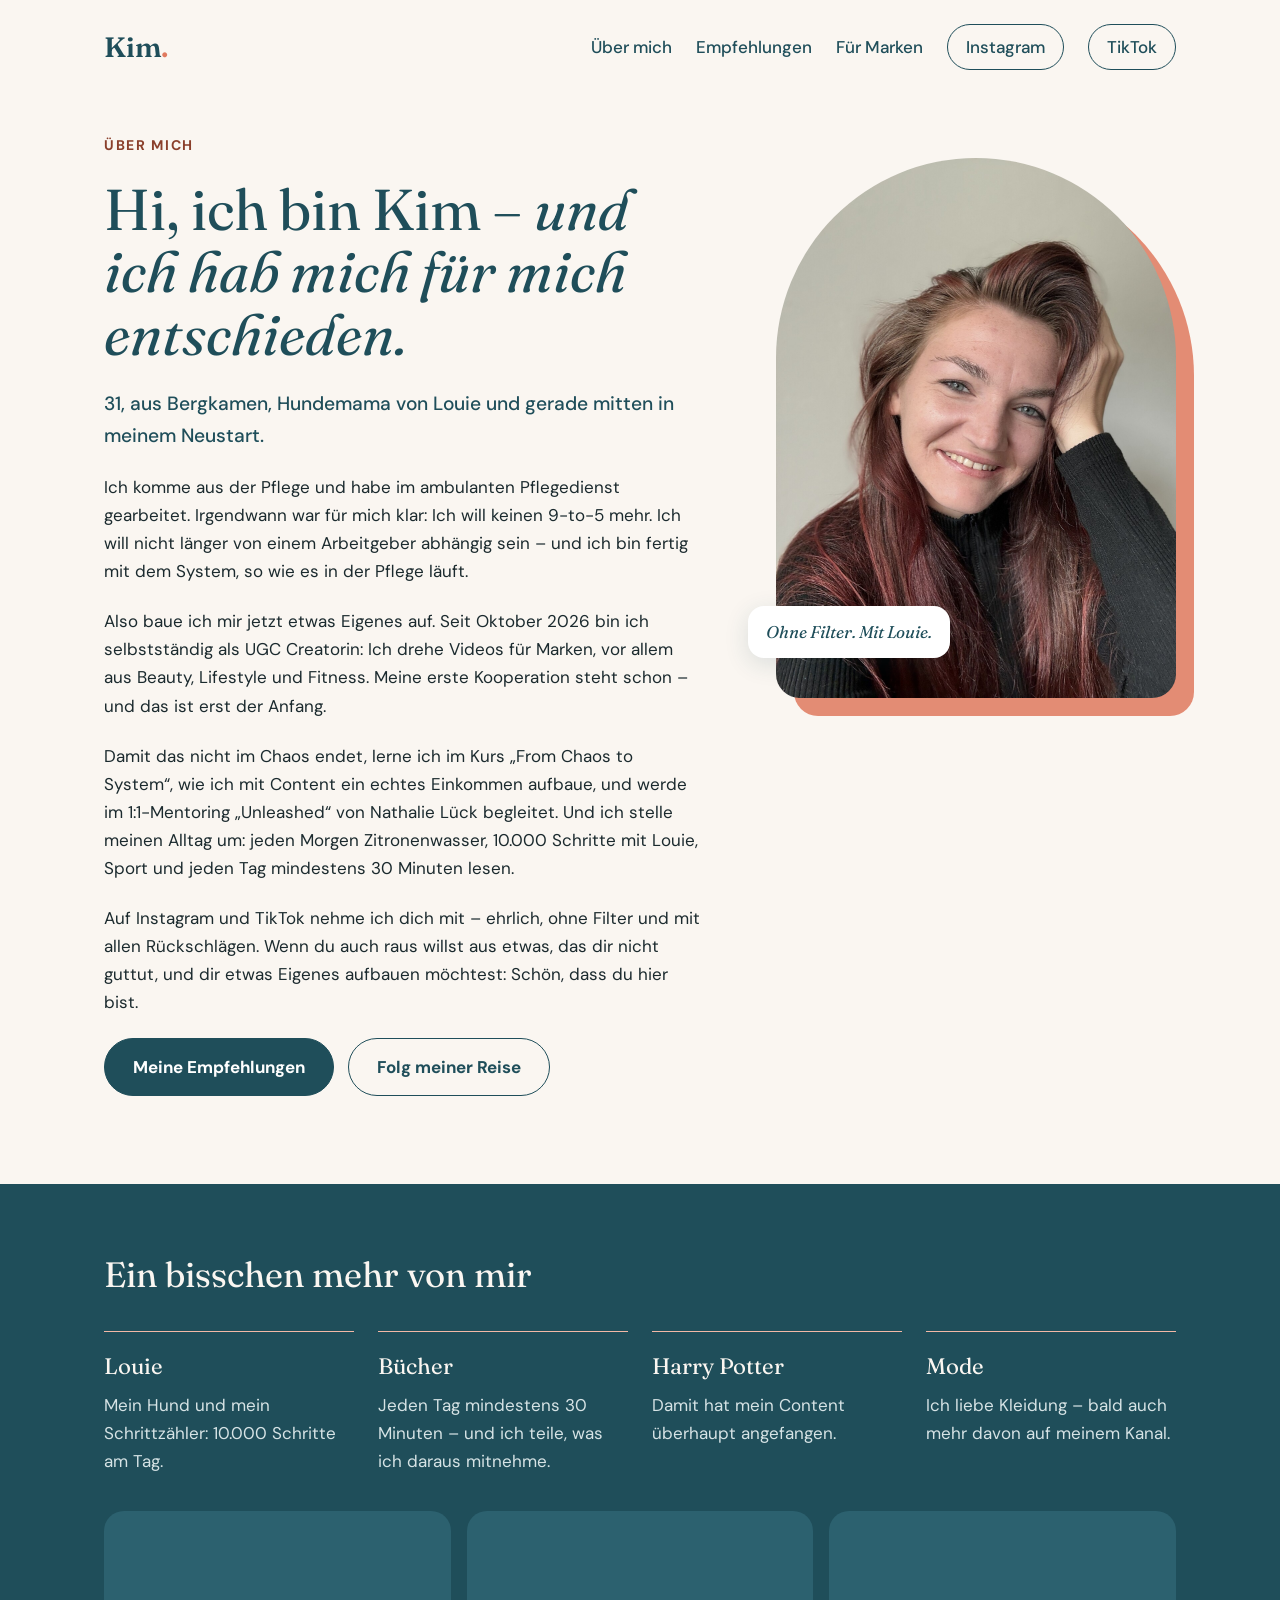
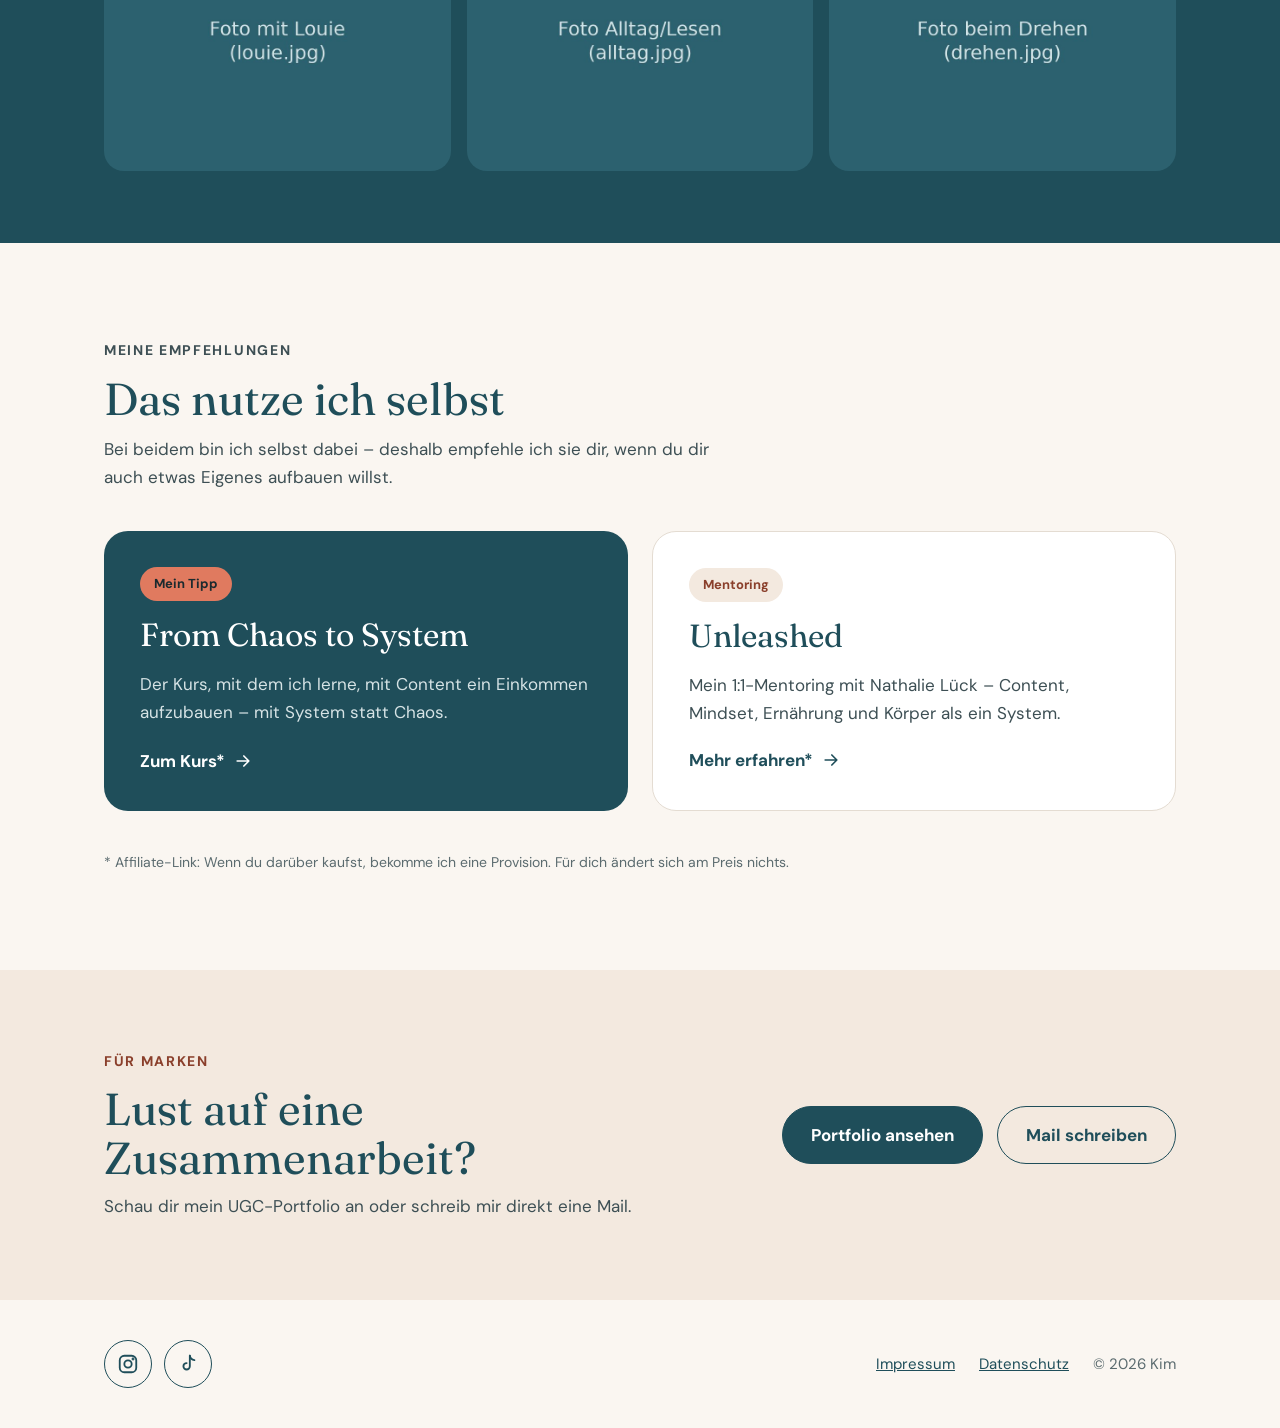
==== index.html @ cb566968 "Unleashed-Link eingetragen Co-Authored-By: Claude Sonnet 5.5 <noreply@anthropic.com> Claude-Session:" ====
<!doctype html>
<html lang="de">
<head>
  <meta charset="utf-8">
  <meta name="viewport" content="width=device-width, initial-scale=1">
  <title>Kim – UGC Creatorin aus Bergkamen</title>
  <meta name="description" content="Hi, ich bin Kim – UGC Creatorin aus Bergkamen. Von der Pflege in die Selbstständigkeit, ohne Filter.">
  <link rel="icon" href="favicon.svg" type="image/svg+xml">
  <link rel="stylesheet" href="style.css">
</head>
<body>

  <header class="wrap kopf">
    <a class="logo" href="#start">Kim<span>.</span></a>
    <nav class="menu" aria-label="Hauptmenü">
      <a href="#start">Über mich</a>
      <a href="#empfehlungen">Empfehlungen</a>
      <a href="#marken">Für Marken</a>
      <a class="pill" href="https://instagram.com/kimvibesnow" target="_blank" rel="noopener">Instagram</a>
      <a class="pill" href="https://tiktok.com/@kimvibesnow" target="_blank" rel="noopener">TikTok</a>
    </nav>
  </header>

  <main>
    <!-- ===== ÜBER MICH ===== -->
    <section id="start" class="wrap hero">
      <div class="hero-text">
        <p class="label">Über mich</p>
        <h1>Hi, ich bin Kim – <em>und ich hab mich für mich entschieden.</em></h1>
        <p class="intro">31, aus Bergkamen, Hundemama von Louie und gerade mitten in meinem Neustart.</p>
        <p>Ich komme aus der Pflege und habe im ambulanten Pflegedienst gearbeitet. Irgendwann war für mich klar: Ich will keinen 9-to-5 mehr. Ich will nicht länger von einem Arbeitgeber abhängig sein – und ich bin fertig mit dem System, so wie es in der Pflege läuft.</p>
        <p>Also baue ich mir jetzt etwas Eigenes auf. Seit Oktober 2026 bin ich selbstständig als UGC Creatorin: Ich drehe Videos für Marken, vor allem aus Beauty, Lifestyle und Fitness. Meine erste Kooperation steht schon – und das ist erst der Anfang.</p>
        <p>Damit das nicht im Chaos endet, lerne ich im Kurs „From Chaos to System“, wie ich mit Content ein echtes Einkommen aufbaue, und werde im 1:1-Mentoring „Unleashed“ von Nathalie Lück begleitet. Und ich stelle meinen Alltag um: jeden Morgen Zitronenwasser, 10.000 Schritte mit Louie, Sport und jeden Tag mindestens 30 Minuten lesen.</p>
        <p>Auf Instagram und TikTok nehme ich dich mit – ehrlich, ohne Filter und mit allen Rückschlägen. Wenn du auch raus willst aus etwas, das dir nicht guttut, und dir etwas Eigenes aufbauen möchtest: Schön, dass du hier bist.</p>
        <div class="btns">
          <a class="btn btn-voll" href="#empfehlungen">Meine Empfehlungen</a>
          <a class="btn btn-rand" href="https://instagram.com/kimvibesnow" target="_blank" rel="noopener">Folg meiner Reise</a>
        </div>
      </div>
      <div class="hero-bild">
        <img src="images/kim.jpg" alt="Kim lächelt in die Kamera" width="1200" height="1620">
        <div class="badge">Ohne Filter. Mit Louie.</div>
      </div>
    </section>

    <!-- ===== MEHR VON MIR ===== -->
    <section class="mehr">
      <div class="wrap">
        <h2>Ein bisschen mehr von mir</h2>
        <div class="fakten">
          <div class="fakt"><h3>Louie</h3><p>Mein Hund und mein Schrittzähler: 10.000 Schritte am Tag.</p></div>
          <div class="fakt"><h3>Bücher</h3><p>Jeden Tag mindestens 30 Minuten – und ich teile, was ich daraus mitnehme.</p></div>
          <div class="fakt"><h3>Harry Potter</h3><p>Damit hat mein Content überhaupt angefangen.</p></div>
          <div class="fakt"><h3>Mode</h3><p>Ich liebe Kleidung – bald auch mehr davon auf meinem Kanal.</p></div>
        </div>
        <div class="fotos">
          <img src="images/louie.jpg" alt="Kim mit ihrem Hund Louie" width="800" height="800" loading="lazy">
          <img src="images/alltag.jpg" alt="Kim im Alltag" width="800" height="800" loading="lazy">
          <img src="images/drehen.jpg" alt="Kim beim Drehen eines Videos" width="800" height="800" loading="lazy">
        </div>
      </div>
    </section>

    <!-- ===== EMPFEHLUNGEN ===== -->
    <section id="empfehlungen" class="wrap empf">
      <div class="empf-kopf">
        <p class="label">Meine Empfehlungen</p>
        <h2>Das nutze ich selbst</h2>
        <p>Bei beidem bin ich selbst dabei – deshalb empfehle ich sie dir, wenn du dir auch etwas Eigenes aufbauen willst.</p>
      </div>
      <div class="karten">
        <a class="karte karte-dunkel" href="https://myablefy.com/s/nathalielueckllc/fcts-from-chaos-to-system-934c89f6/payment" target="_blank" rel="noopener sponsored">
          <span class="tag">Mein Tipp</span>
          <h3>From Chaos to System</h3>
          <p>Der Kurs, mit dem ich lerne, mit Content ein Einkommen aufzubauen – mit System statt Chaos.</p>
          <span class="weiter">Zum Kurs* <svg width="20" height="20" viewBox="0 0 24 24" fill="none" stroke="currentColor" stroke-width="2" stroke-linecap="round" stroke-linejoin="round" aria-hidden="true"><path d="M5 12h14M13 6l6 6-6 6"/></svg></span>
        </a>
        <a class="karte karte-hell" href="https://myablefy.com/s/nathalielueckllc/unleashed-hoer-auf-dich-selbst-zurueckzuhalten-12-monate-8a8e0d36/payment" target="_blank" rel="noopener sponsored">
          <span class="tag">Mentoring</span>
          <h3>Unleashed</h3>
          <p>Mein 1:1-Mentoring mit Nathalie Lück – Content, Mindset, Ernährung und Körper als ein System.</p>
          <span class="weiter">Mehr erfahren* <svg width="20" height="20" viewBox="0 0 24 24" fill="none" stroke="currentColor" stroke-width="2" stroke-linecap="round" stroke-linejoin="round" aria-hidden="true"><path d="M5 12h14M13 6l6 6-6 6"/></svg></span>
        </a>
      </div>
      <p class="hinweis">* Affiliate-Link: Wenn du darüber kaufst, bekomme ich eine Provision. Für dich ändert sich am Preis nichts.</p>
    </section>

    <!-- ===== FÜR MARKEN ===== -->
    <section id="marken" class="marken">
      <div class="wrap">
        <div class="marken-text">
          <p class="label">Für Marken</p>
          <h2>Lust auf eine Zusammenarbeit?</h2>
          <p>Schau dir mein UGC-Portfolio an oder schreib mir direkt eine Mail.</p>
        </div>
        <div class="btns">
          <!-- ERSETZEN: Portfolio-Link und E-Mail-Adresse -->
          <a class="btn btn-voll" href="ERSETZEN-PORTFOLIO-LINK" target="_blank" rel="noopener">Portfolio ansehen</a>
          <a class="btn btn-rand" href="mailto:kim@opitz-home.de">Mail schreiben</a>
        </div>
      </div>
    </section>
  </main>

  <footer class="fuss">
    <div class="wrap">
      <div class="social">
        <a href="https://instagram.com/kimvibesnow" target="_blank" rel="noopener" aria-label="Instagram"><svg width="22" height="22" viewBox="0 0 24 24" fill="none" stroke="currentColor" stroke-width="2" stroke-linecap="round" stroke-linejoin="round" aria-hidden="true"><rect x="3" y="3" width="18" height="18" rx="5"/><circle cx="12" cy="12" r="4"/><circle cx="17.5" cy="6.5" r="0.6"/></svg></a>
        <a href="https://tiktok.com/@kimvibesnow" target="_blank" rel="noopener" aria-label="TikTok"><svg width="22" height="22" viewBox="0 0 24 24" fill="none" stroke="currentColor" stroke-width="2" stroke-linecap="round" stroke-linejoin="round" aria-hidden="true"><path d="M14 3v11.5a3.5 3.5 0 1 1-3.5-3.5"/><path d="M14 3c.5 2.8 2.4 4.5 5 4.7"/></svg></a>
      </div>
      <div class="fuss-links">
        <a href="impressum.html">Impressum</a>
        <a href="datenschutz.html">Datenschutz</a>
        <span>© 2026 Kim</span>
      </div>
    </div>
  </footer>

</body>
</html>
---- style.css ----
/* ===== Schriften (liegen im Ordner "fonts" – keine Verbindung zu Google) ===== */
@font-face {
  font-family: "Fraunces";
  src: url("fonts/fraunces.ttf") format("truetype");
  font-weight: 100 900;
  font-style: normal;
  font-display: swap;
}
@font-face {
  font-family: "Fraunces";
  src: url("fonts/fraunces-italic.ttf") format("truetype");
  font-weight: 100 900;
  font-style: italic;
  font-display: swap;
}
@font-face {
  font-family: "DM Sans";
  src: url("fonts/dmsans.ttf") format("truetype");
  font-weight: 100 1000;
  font-style: normal;
  font-display: swap;
}

/* ===== Deine Markenfarben ===== */
:root {
  --petrol: #1F4E5A;
  --petrol-dunkel: #163A43;
  --petrol-hell: #2C6270;
  --terrakotta: #E07A5F;
  --terrakotta-text: #8A3F2B;
  --rosa: #F2B8A6;
  --creme: #FAF6F1;
  --sand: #F3E9DF;
  --rand: #E4DCD2;
  --text: #1B2A2E;
  --text-weich: #3D4F54;
  --grau: #5B6B6F;
  --serif: "Fraunces", Georgia, "Times New Roman", serif;
  --sans: "DM Sans", system-ui, -apple-system, "Segoe UI", sans-serif;
}

* { box-sizing: border-box; }
html { scroll-behavior: smooth; }
body {
  margin: 0;
  background: var(--creme);
  color: var(--text);
  font-family: var(--sans);
  font-size: 17px;
  line-height: 1.65;
  -webkit-font-smoothing: antialiased;
}
img { max-width: 100%; display: block; }
a { color: var(--petrol); }
a:hover { color: var(--petrol-dunkel); }
a:focus-visible { outline: 3px solid var(--terrakotta); outline-offset: 3px; border-radius: 6px; }

.wrap { max-width: 1120px; margin: 0 auto; padding: 0 24px; }
.label {
  font-size: 14px; font-weight: 700; letter-spacing: .12em;
  text-transform: uppercase; color: var(--terrakotta-text); margin: 0;
}
h1, h2 { font-family: var(--serif); font-weight: 400; margin: 0; color: var(--petrol); }
h1 { font-size: clamp(2.4rem, 5.5vw, 3.6rem); line-height: 1.08; }
h2 { font-size: clamp(2rem, 4vw, 2.8rem); line-height: 1.1; }
p { margin: 0; }

/* ===== Buttons ===== */
.btn {
  display: inline-flex; align-items: center; justify-content: center; gap: 8px;
  min-height: 48px; padding: 14px 28px; border-radius: 999px;
  font-weight: 700; text-decoration: none; border: 1.5px solid var(--petrol);
  transition: background .15s, color .15s;
}
.btn-voll { background: var(--petrol); color: #fff; }
.btn-voll:hover { background: var(--petrol-dunkel); color: #fff; }
.btn-rand { color: var(--petrol); background: transparent; }
.btn-rand:hover { background: var(--petrol); color: #fff; }
.btns { display: flex; gap: 14px; flex-wrap: wrap; }

/* ===== Kopfzeile ===== */
.kopf { display: flex; align-items: center; justify-content: space-between; gap: 16px; padding-top: 24px; padding-bottom: 24px; flex-wrap: wrap; }
.logo { font-family: var(--serif); font-size: 28px; font-weight: 600; text-decoration: none; color: var(--petrol); }
.logo span { color: var(--terrakotta); }
.menu { display: flex; align-items: center; gap: 24px; flex-wrap: wrap; }
.menu a { text-decoration: none; font-weight: 500; }
.menu .pill { padding: 8px 18px; border: 1.5px solid var(--petrol); border-radius: 999px; }

/* ===== Über mich (oben) ===== */
.hero { display: flex; gap: 72px; align-items: flex-start; padding-top: 40px; padding-bottom: 88px; }
.hero-text { flex: 1 1 460px; display: flex; flex-direction: column; gap: 22px; }
.hero-text h1 em { font-style: italic; }
.intro { font-size: 1.2rem; font-weight: 500; color: var(--petrol); }
.hero-bild { flex: 0 1 400px; position: relative; margin-top: 24px; }
.hero-bild::before {
  content: ""; position: absolute; right: -18px; bottom: -18px; width: 100%; height: 100%;
  border-radius: 200px 200px 24px 24px; background: var(--terrakotta); opacity: .85;
}
.hero-bild img {
  position: relative; width: 100%; height: 540px; object-fit: cover;
  border-radius: 200px 200px 24px 24px; background: #DCE6E7;
}
.badge {
  position: absolute; left: -28px; bottom: 40px; background: #fff; border-radius: 16px;
  padding: 12px 18px; box-shadow: 0 6px 24px rgba(31,78,90,.14);
  font-family: var(--serif); font-style: italic; color: var(--petrol);
}

/* ===== Mehr von mir ===== */
.mehr { background: var(--petrol); color: var(--creme); }
.mehr .wrap { padding-top: 72px; padding-bottom: 72px; display: flex; flex-direction: column; gap: 36px; }
.mehr h2 { color: var(--creme); font-size: clamp(1.8rem, 3.5vw, 2.2rem); }
.fakten { display: grid; grid-template-columns: repeat(auto-fit, minmax(220px, 1fr)); gap: 24px; }
.fakt { border-top: 1.5px solid var(--rosa); padding-top: 16px; }
.fakt h3 { font-family: var(--serif); font-weight: 400; font-size: 1.4rem; margin: 0 0 6px; }
.fakt p { color: #D6E3E5; }
.fotos { display: grid; grid-template-columns: repeat(auto-fit, minmax(220px, 1fr)); gap: 16px; }
.fotos img { width: 100%; height: 260px; object-fit: cover; border-radius: 20px; background: var(--petrol-hell); }

/* ===== Empfehlungen ===== */
.empf { padding-top: 96px; padding-bottom: 96px; display: flex; flex-direction: column; gap: 40px; }
.empf-kopf { display: flex; flex-direction: column; gap: 12px; max-width: 640px; }
.empf-kopf p { color: var(--text-weich); }
.karten { display: grid; grid-template-columns: repeat(auto-fit, minmax(280px, 1fr)); gap: 24px; }
.karte {
  text-decoration: none; border-radius: 24px; padding: 36px; min-height: 280px;
  display: flex; flex-direction: column; gap: 16px; transition: transform .15s;
}
.karte:hover { transform: translateY(-3px); }
.karte .tag { align-self: flex-start; font-size: 13px; font-weight: 700; padding: 6px 14px; border-radius: 999px; }
.karte h3 { font-family: var(--serif); font-weight: 400; font-size: 2rem; line-height: 1.15; margin: 0; }
.karte p { flex-grow: 1; }
.karte .weiter { font-weight: 700; display: flex; align-items: center; gap: 8px; }
.karte-dunkel { background: var(--petrol); color: #fff; }
.karte-dunkel:hover { color: #fff; }
.karte-dunkel .tag { background: var(--terrakotta); color: var(--text); }
.karte-dunkel p { color: #D6E3E5; }
.karte-hell { background: #fff; border: 1.5px solid var(--rand); color: var(--text); }
.karte-hell:hover { color: var(--text); }
.karte-hell .tag { background: var(--sand); color: var(--terrakotta-text); }
.karte-hell h3, .karte-hell .weiter { color: var(--petrol); }
.karte-hell p { color: var(--text-weich); }
.hinweis { font-size: 14px; color: var(--grau); }

/* ===== Für Marken ===== */
.marken { background: var(--sand); }
.marken .wrap { padding-top: 80px; padding-bottom: 80px; display: flex; align-items: center; justify-content: space-between; gap: 32px; flex-wrap: wrap; }
.marken-text { display: flex; flex-direction: column; gap: 10px; max-width: 560px; }
.marken-text p:last-child { color: var(--text-weich); }

/* ===== Fußzeile ===== */
.fuss .wrap { padding-top: 40px; padding-bottom: 40px; display: flex; align-items: center; justify-content: space-between; gap: 24px; flex-wrap: wrap; }
.social { display: flex; gap: 12px; }
.social a { width: 48px; height: 48px; border-radius: 999px; border: 1.5px solid var(--petrol); display: flex; align-items: center; justify-content: center; }
.social a:hover { background: var(--petrol); color: #fff; }
.fuss-links { display: flex; gap: 24px; font-size: 15px; flex-wrap: wrap; }
.fuss-links span { color: var(--grau); }

/* ===== Unterseiten (Impressum, Datenschutz) ===== */
.text-seite { max-width: 760px; margin: 0 auto; padding: 40px 24px 96px; display: flex; flex-direction: column; gap: 32px; }
.text-seite h1 { font-size: 3rem; }
.text-seite h2 { font-family: var(--sans); font-size: 14px; font-weight: 700; letter-spacing: .12em; text-transform: uppercase; color: var(--terrakotta-text); margin-bottom: 8px; }
.text-seite section p + p { margin-top: 12px; }

/* ===== Handy ===== */
@media (max-width: 760px) {
  body { font-size: 16px; }
  .hero { flex-direction: column-reverse; gap: 40px; padding-top: 8px; padding-bottom: 64px; }
  .hero-bild { flex: none; width: 82%; max-width: 340px; margin: 0 auto; }
  .hero-bild img { height: 400px; }
  .badge { left: -12px; bottom: 24px; }
  .menu { gap: 16px; font-size: 15px; }
  .menu .pill { display: none; }
  .empf { padding-top: 64px; padding-bottom: 64px; }
  .karte { padding: 28px; min-height: 0; }
  .btns .btn { flex: 1 1 100%; }
  .marken .btn { flex: 1 1 100%; }
}
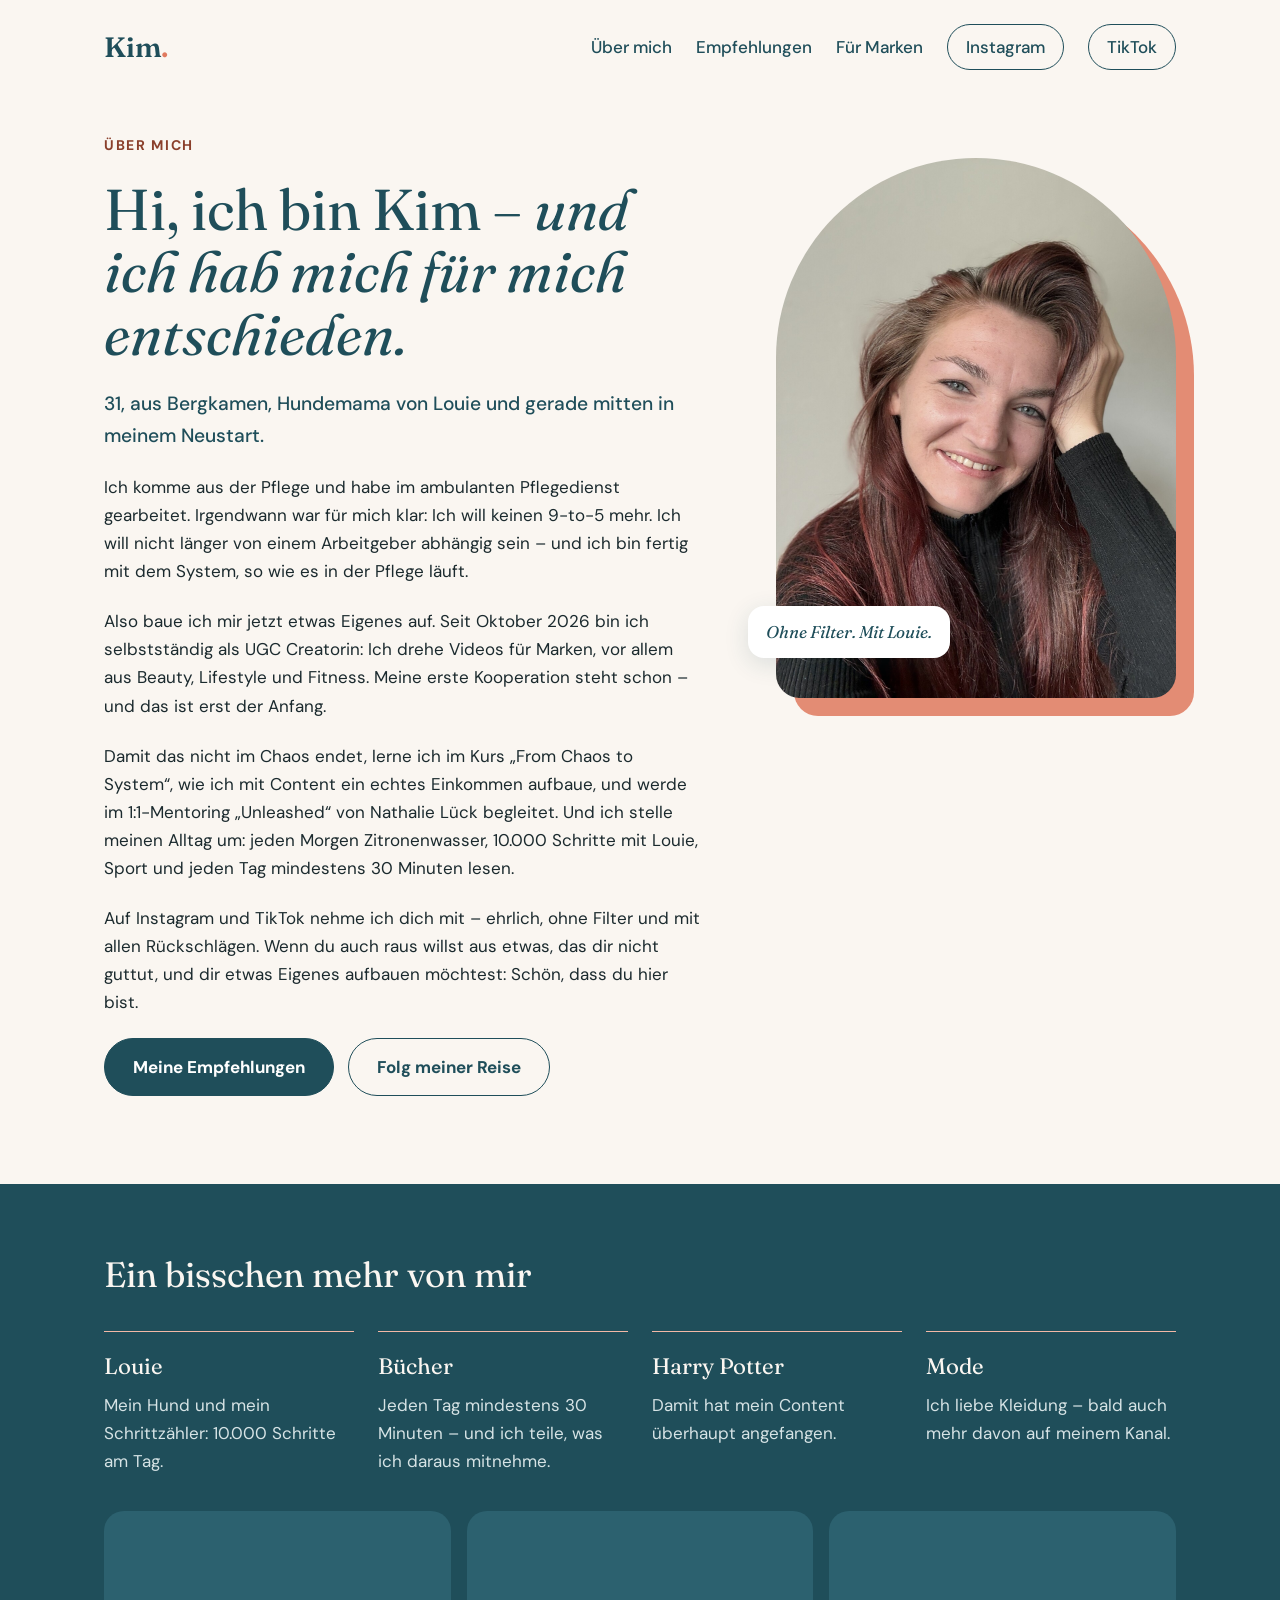
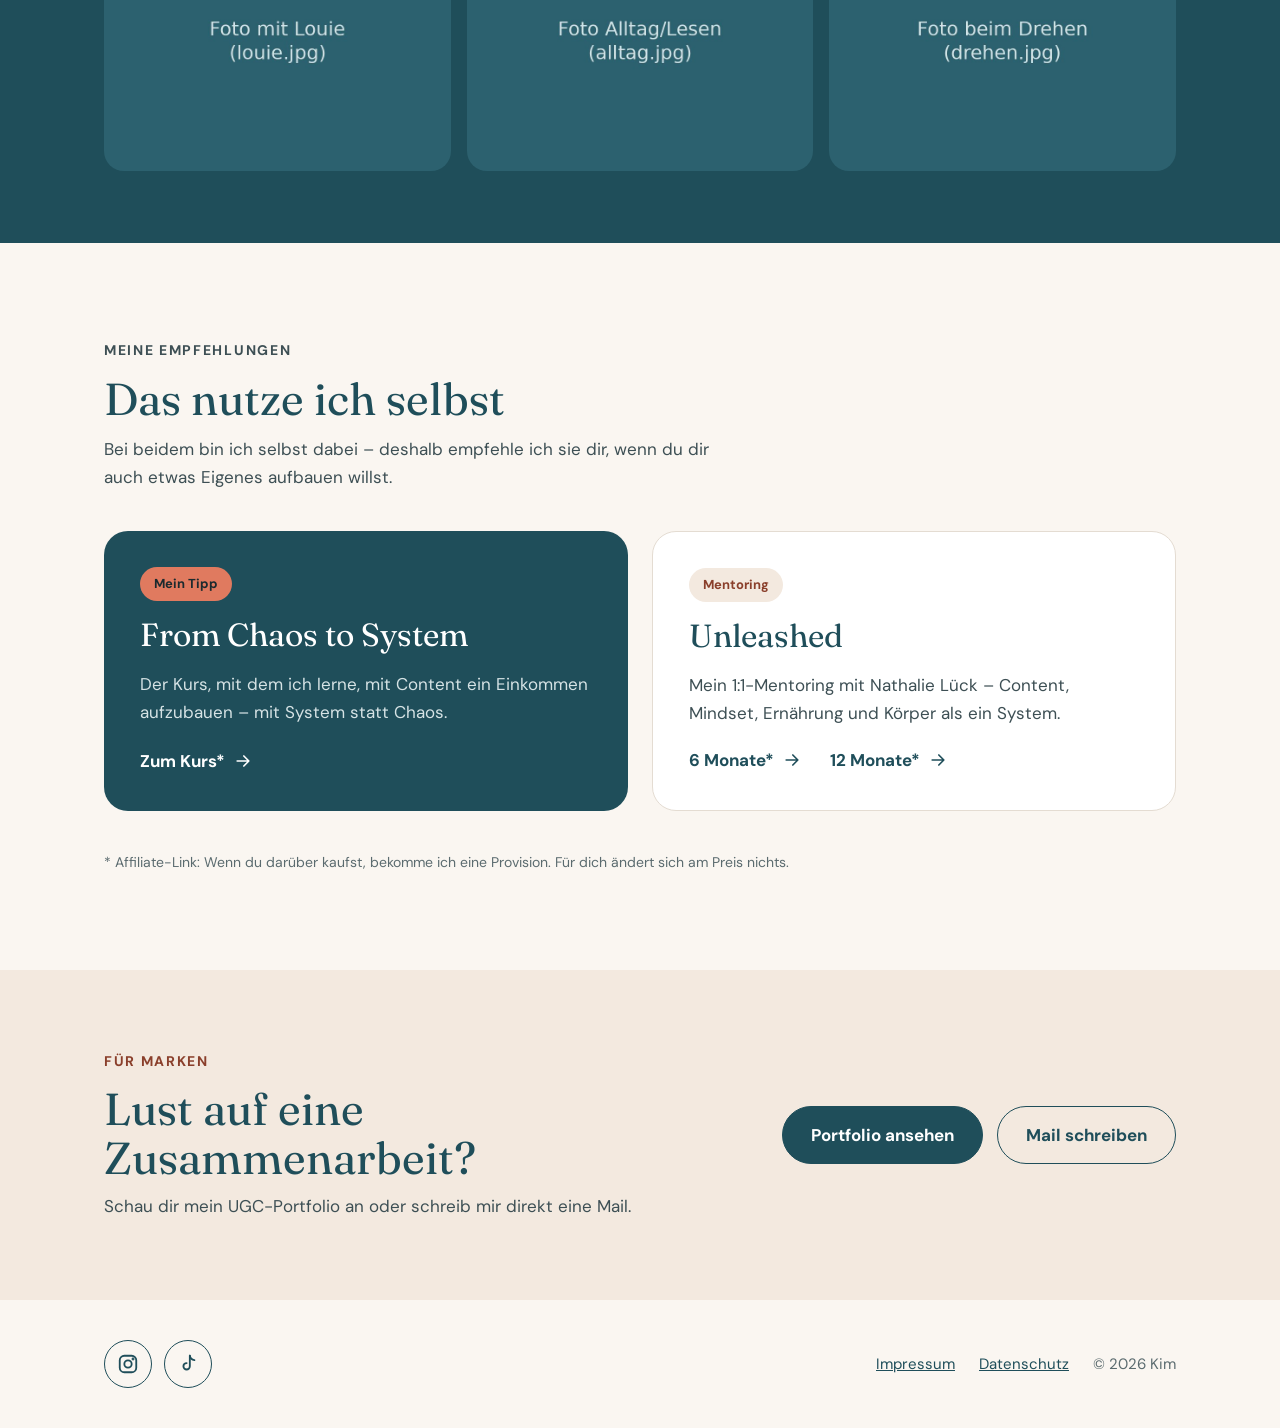
==== commit f3b2c4c0: "Unleashed: Links für 6 und 12 Monate Co-Authored-By: Claude Sonnet 5.5 <noreply@anthropic.com> Claud" ====
--- a/index.html
+++ b/index.html
@@ -75,12 +75,15 @@
           <p>Der Kurs, mit dem ich lerne, mit Content ein Einkommen aufzubauen – mit System statt Chaos.</p>
           <span class="weiter">Zum Kurs* <svg width="20" height="20" viewBox="0 0 24 24" fill="none" stroke="currentColor" stroke-width="2" stroke-linecap="round" stroke-linejoin="round" aria-hidden="true"><path d="M5 12h14M13 6l6 6-6 6"/></svg></span>
         </a>
-        <a class="karte karte-hell" href="https://myablefy.com/s/nathalielueckllc/unleashed-hoer-auf-dich-selbst-zurueckzuhalten-12-monate-8a8e0d36/payment" target="_blank" rel="noopener sponsored">
+        <div class="karte karte-hell">
           <span class="tag">Mentoring</span>
           <h3>Unleashed</h3>
           <p>Mein 1:1-Mentoring mit Nathalie Lück – Content, Mindset, Ernährung und Körper als ein System.</p>
-          <span class="weiter">Mehr erfahren* <svg width="20" height="20" viewBox="0 0 24 24" fill="none" stroke="currentColor" stroke-width="2" stroke-linecap="round" stroke-linejoin="round" aria-hidden="true"><path d="M5 12h14M13 6l6 6-6 6"/></svg></span>
-        </a>
+          <div class="weiter-links">
+            <a class="weiter" href="https://myablefy.com/s/nathalielueckllc/unleashed-hoer-auf-dich-selbst-zurueckzuhalten-6-monate-3d419665?pid=165023&amp;prid=18279" target="_blank" rel="noopener sponsored">6 Monate* <svg width="20" height="20" viewBox="0 0 24 24" fill="none" stroke="currentColor" stroke-width="2" stroke-linecap="round" stroke-linejoin="round" aria-hidden="true"><path d="M5 12h14M13 6l6 6-6 6"/></svg></a>
+            <a class="weiter" href="https://myablefy.com/s/nathalielueckllc/unleashed-hoer-auf-dich-selbst-zurueckzuhalten-12-monate-8a8e0d36/payment" target="_blank" rel="noopener sponsored">12 Monate* <svg width="20" height="20" viewBox="0 0 24 24" fill="none" stroke="currentColor" stroke-width="2" stroke-linecap="round" stroke-linejoin="round" aria-hidden="true"><path d="M5 12h14M13 6l6 6-6 6"/></svg></a>
+          </div>
+        </div>
       </div>
       <p class="hinweis">* Affiliate-Link: Wenn du darüber kaufst, bekomme ich eine Provision. Für dich ändert sich am Preis nichts.</p>
     </section>
--- a/style.css
+++ b/style.css
@@ -135,6 +135,8 @@
 .karte-dunkel:hover { color: #fff; }
 .karte-dunkel .tag { background: var(--terrakotta); color: var(--text); }
 .karte-dunkel p { color: #D6E3E5; }
+.karte .weiter-links { display: flex; flex-wrap: wrap; gap: 8px 28px; }
+.karte .weiter-links a { text-decoration: none; color: var(--petrol); }
 .karte-hell { background: #fff; border: 1.5px solid var(--rand); color: var(--text); }
 .karte-hell:hover { color: var(--text); }
 .karte-hell .tag { background: var(--sand); color: var(--terrakotta-text); }
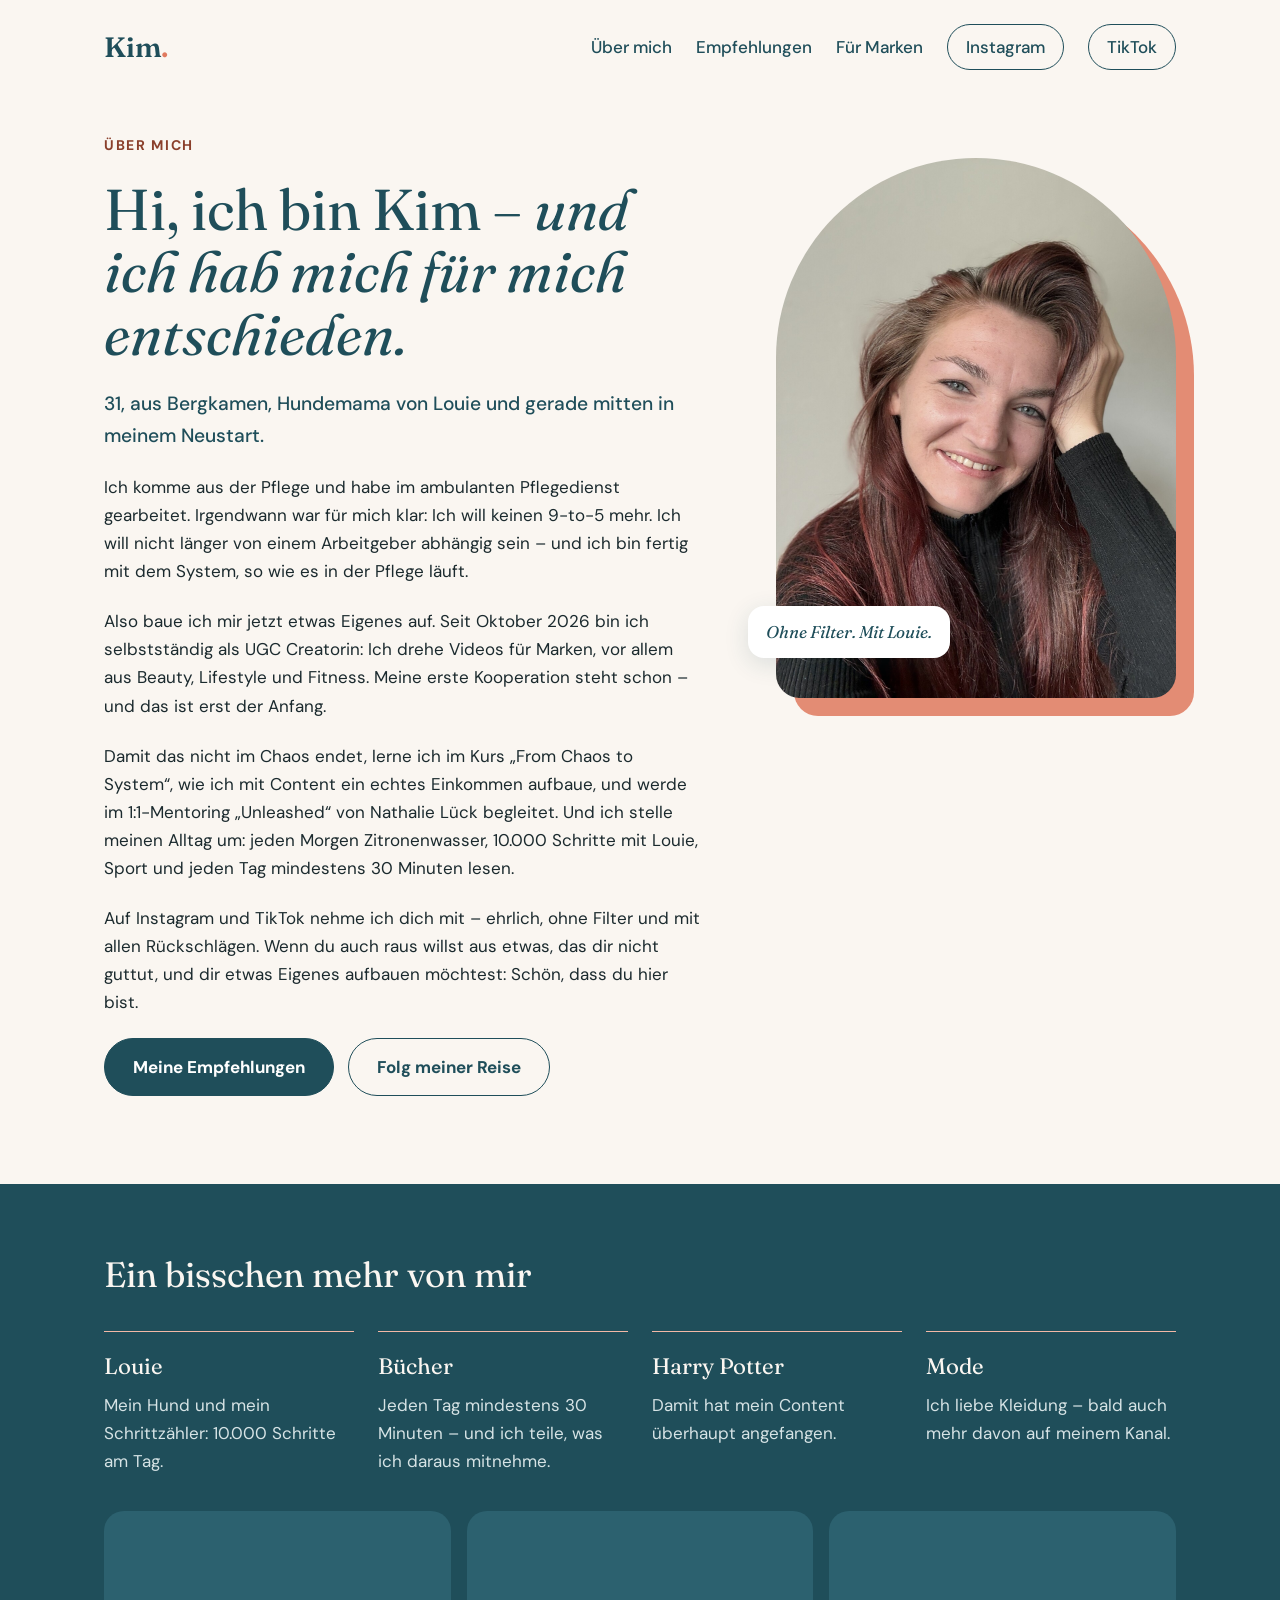
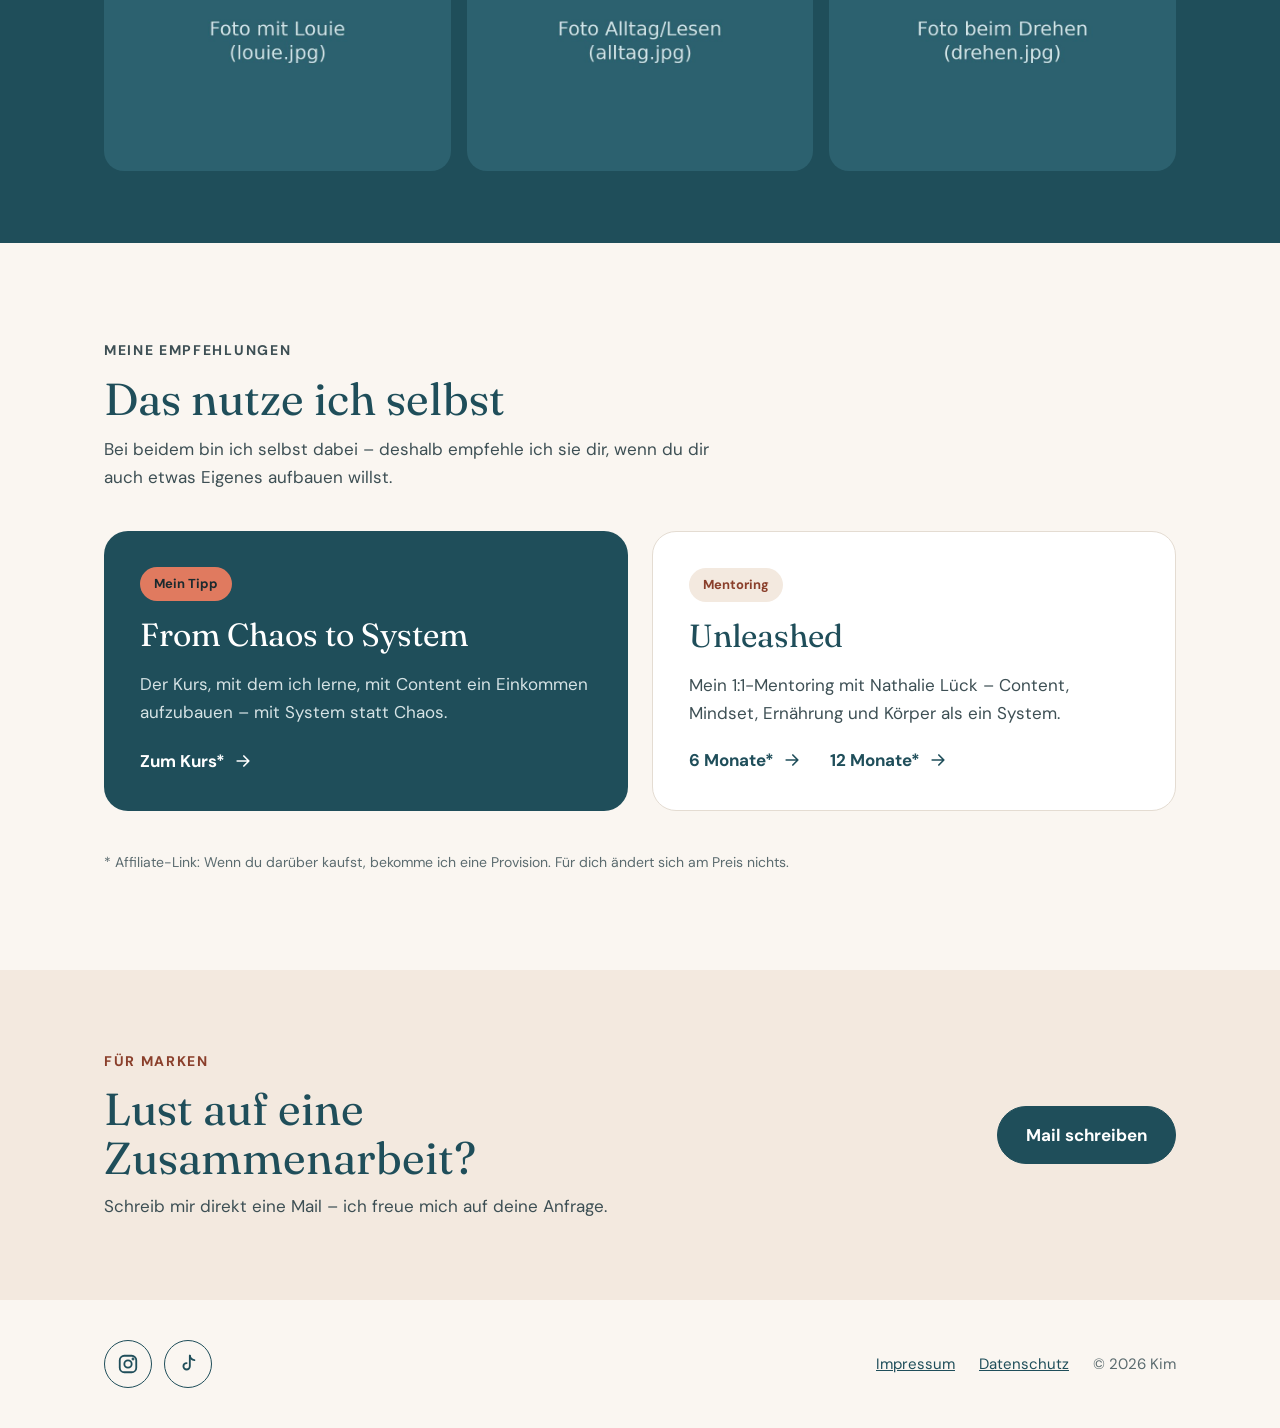
==== commit 55b22db4: "Portfolio-Button vorerst entfernt, Mail-Button als Hauptbutton Co-Authored-By: Claude Sonnet 5.5 <no" ====
--- a/index.html
+++ b/index.html
@@ -94,12 +94,10 @@
         <div class="marken-text">
           <p class="label">Für Marken</p>
           <h2>Lust auf eine Zusammenarbeit?</h2>
-          <p>Schau dir mein UGC-Portfolio an oder schreib mir direkt eine Mail.</p>
+          <p>Schreib mir direkt eine Mail – ich freue mich auf deine Anfrage.</p>
         </div>
         <div class="btns">
-          <!-- ERSETZEN: Portfolio-Link und E-Mail-Adresse -->
-          <a class="btn btn-voll" href="ERSETZEN-PORTFOLIO-LINK" target="_blank" rel="noopener">Portfolio ansehen</a>
-          <a class="btn btn-rand" href="mailto:kim@opitz-home.de">Mail schreiben</a>
+          <a class="btn btn-voll" href="mailto:kim@opitz-home.de">Mail schreiben</a>
         </div>
       </div>
     </section>
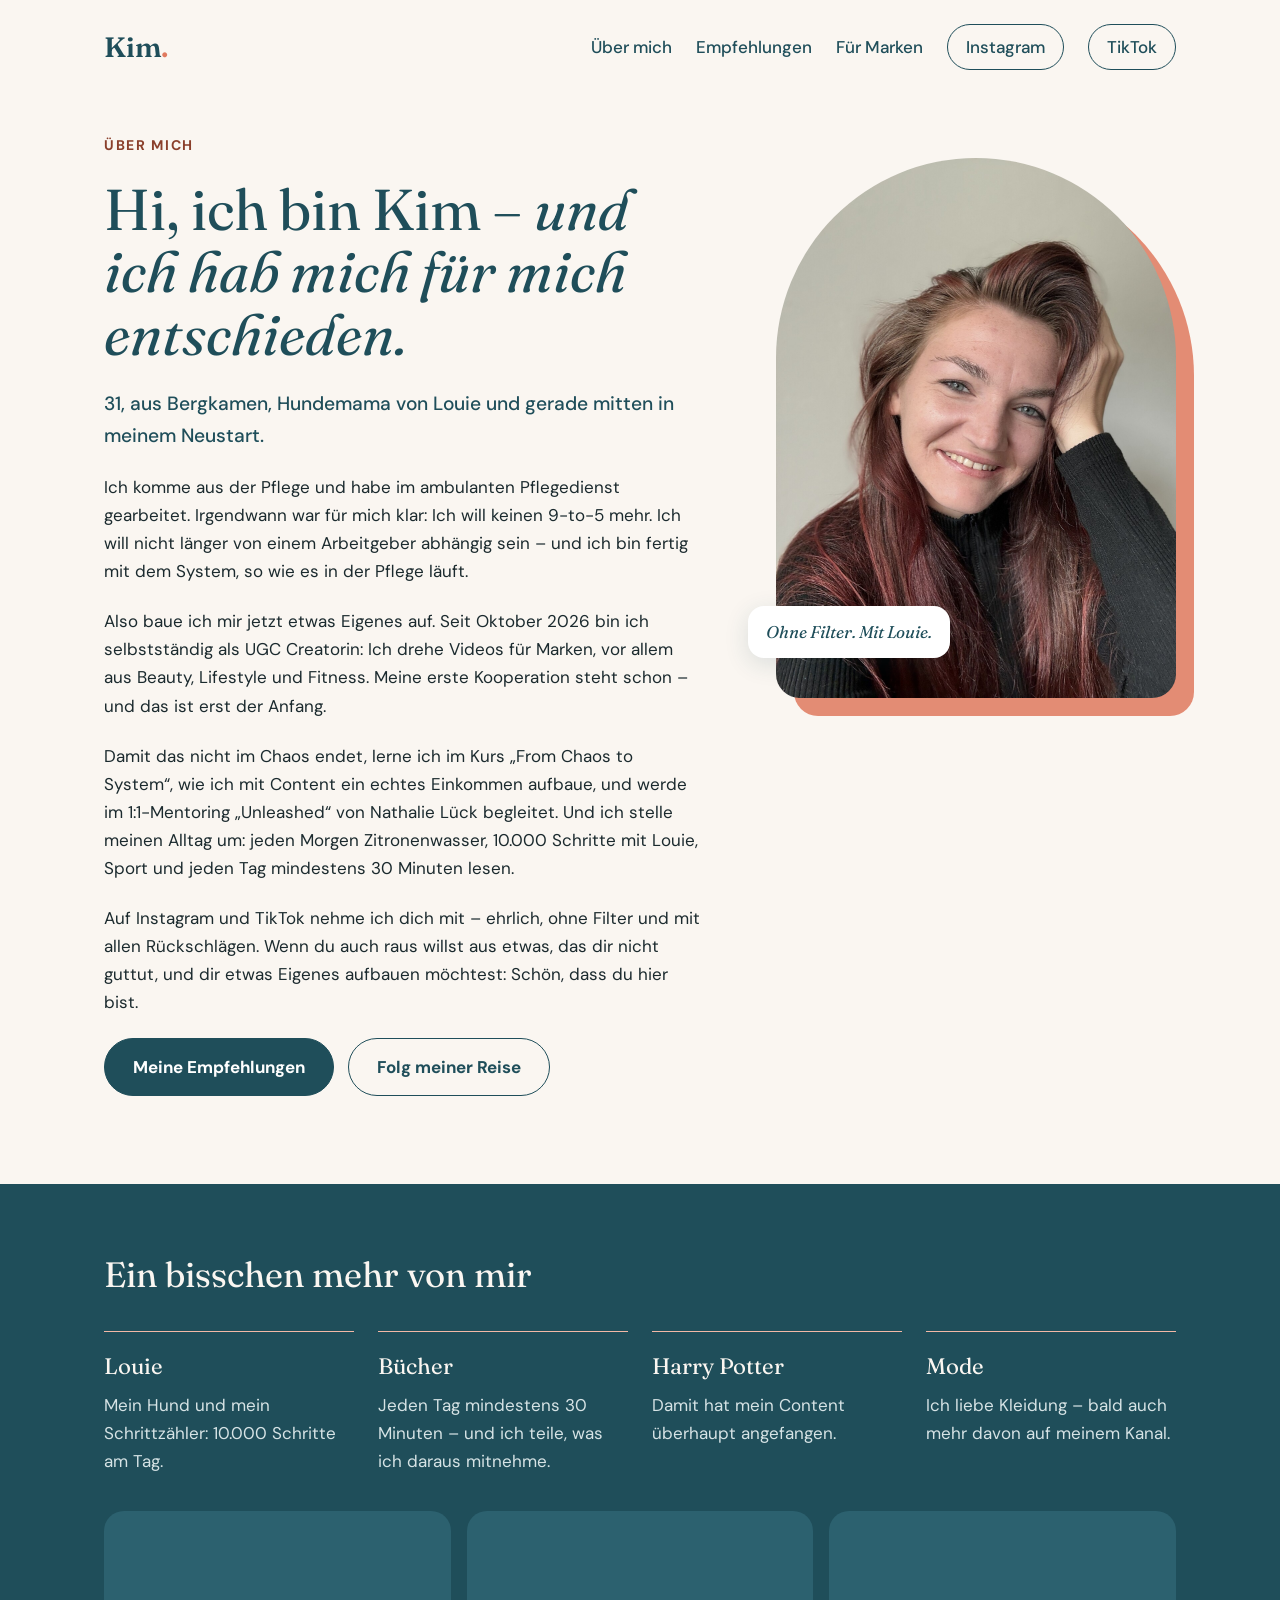
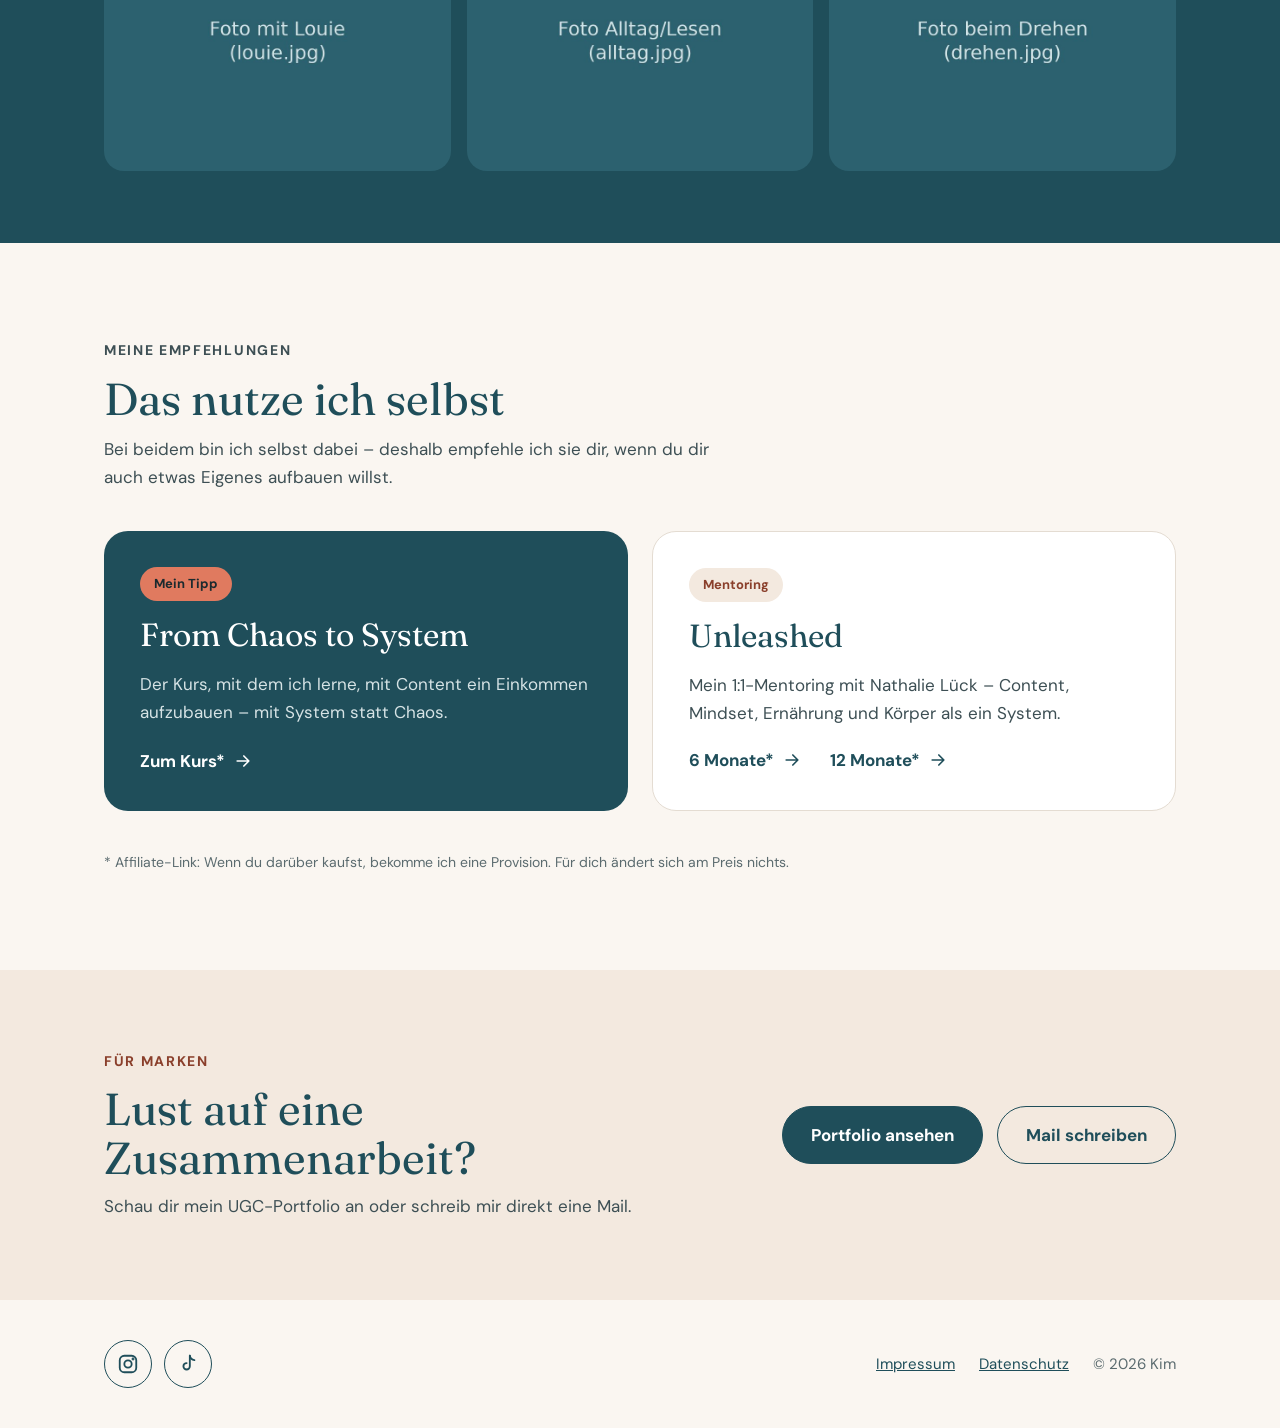
==== commit 1aca8fbe: "Revert "Portfolio-Button vorerst entfernt, Mail-Button als Hauptbutton" This reverts commit 55b22db4" ====
--- a/index.html
+++ b/index.html
@@ -94,10 +94,12 @@
         <div class="marken-text">
           <p class="label">Für Marken</p>
           <h2>Lust auf eine Zusammenarbeit?</h2>
-          <p>Schreib mir direkt eine Mail – ich freue mich auf deine Anfrage.</p>
+          <p>Schau dir mein UGC-Portfolio an oder schreib mir direkt eine Mail.</p>
         </div>
         <div class="btns">
-          <a class="btn btn-voll" href="mailto:kim@opitz-home.de">Mail schreiben</a>
+          <!-- ERSETZEN: Portfolio-Link und E-Mail-Adresse -->
+          <a class="btn btn-voll" href="ERSETZEN-PORTFOLIO-LINK" target="_blank" rel="noopener">Portfolio ansehen</a>
+          <a class="btn btn-rand" href="mailto:kim@opitz-home.de">Mail schreiben</a>
         </div>
       </div>
     </section>
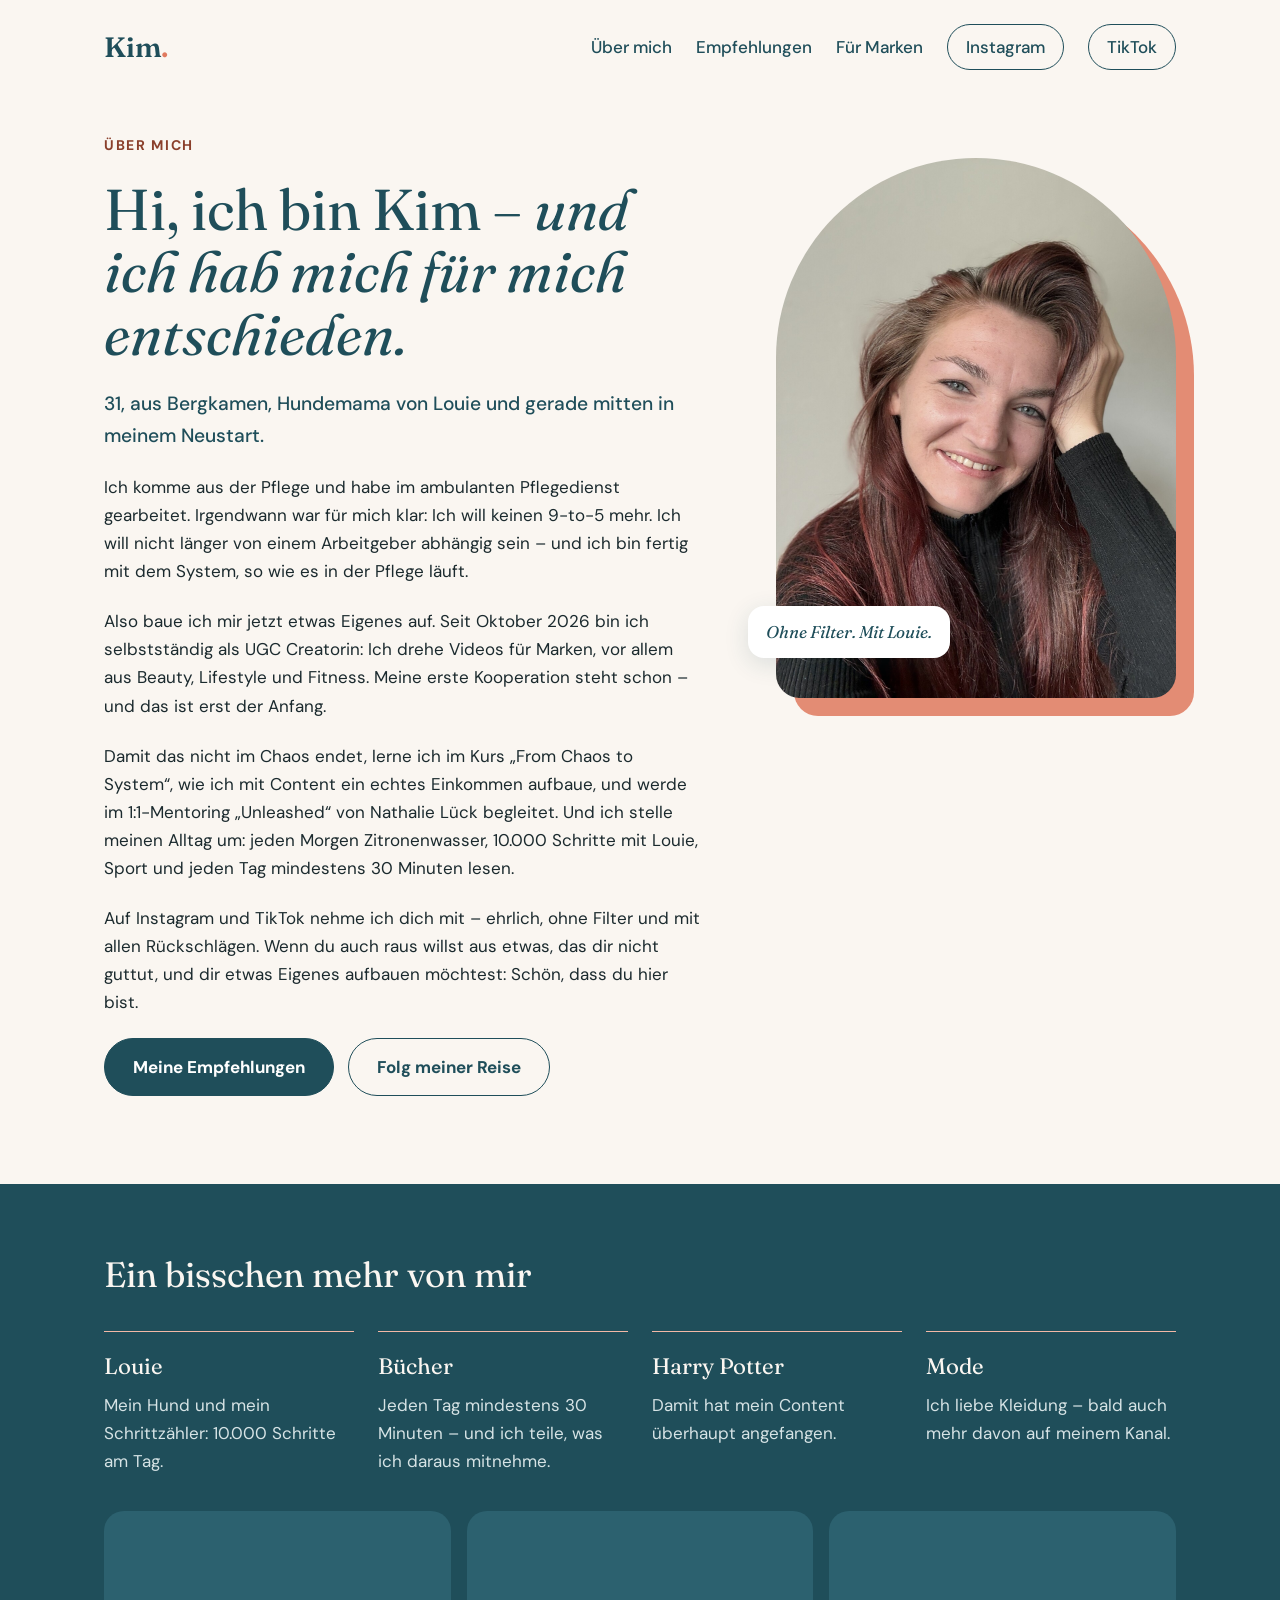
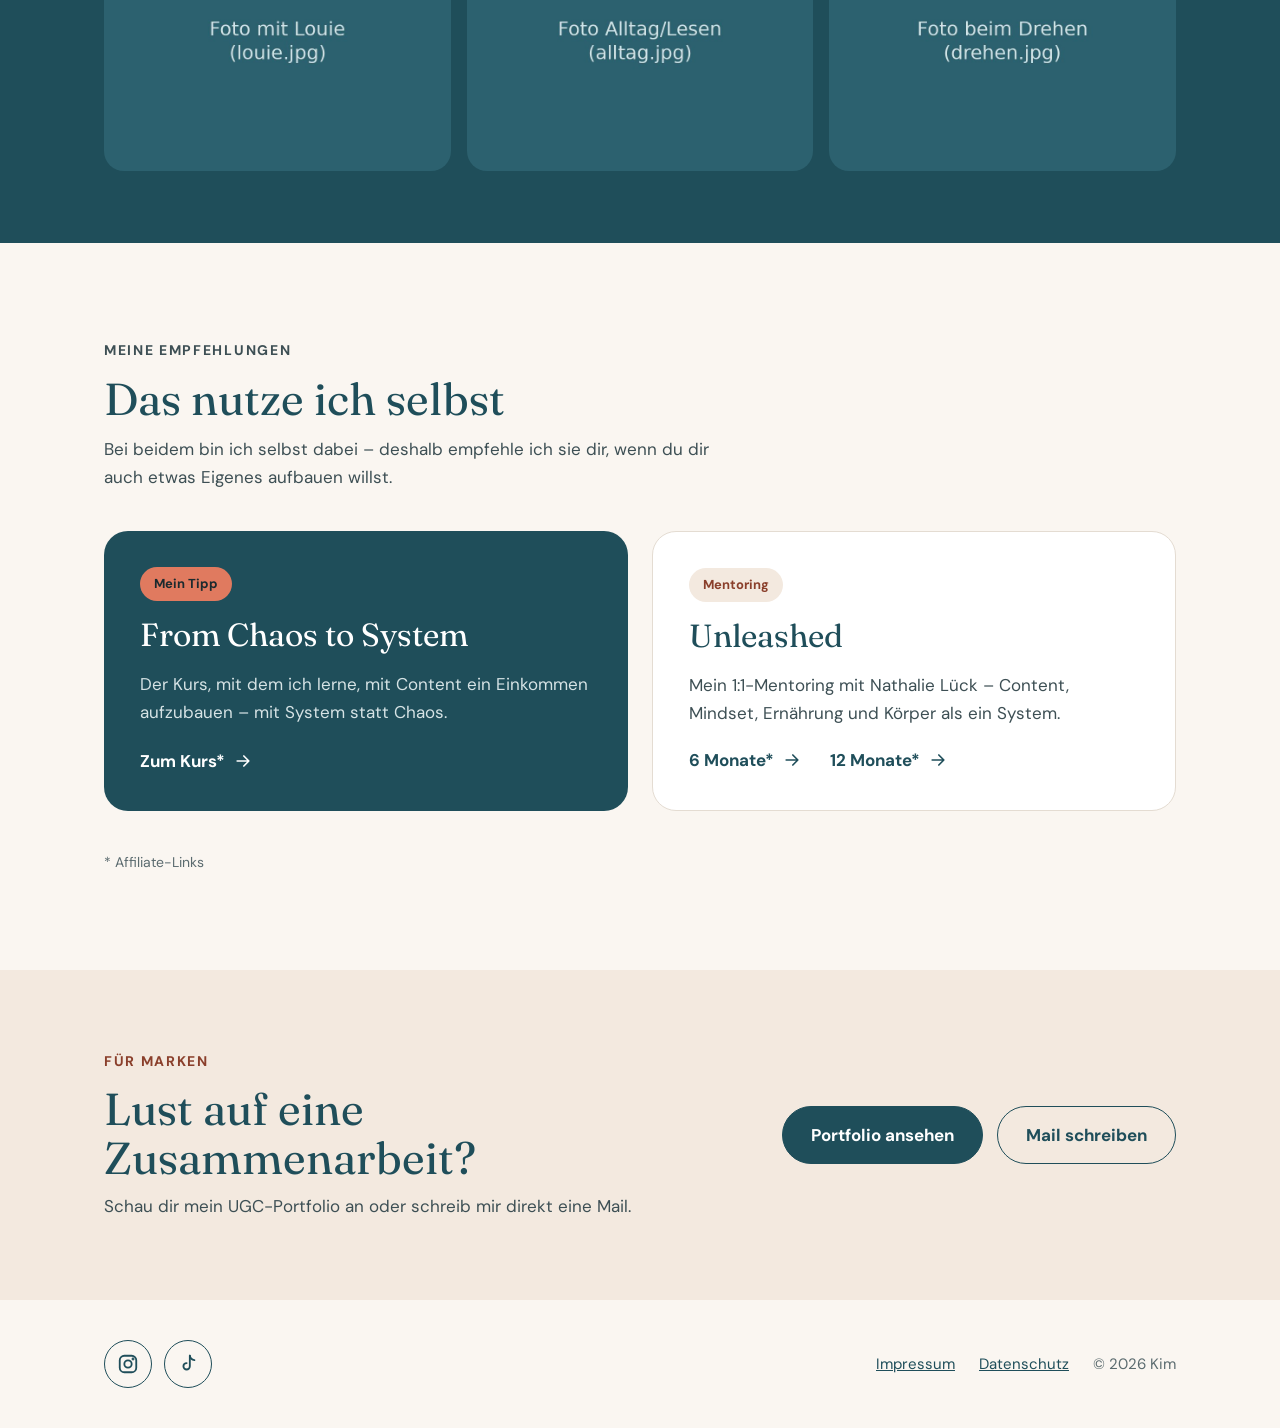
==== commit 74065bc3: "Provisions-Satz unter den Empfehlungen entfernt Co-Authored-By: Claude Sonnet 5.5 <noreply@anthropic" ====
--- a/index.html
+++ b/index.html
@@ -85,7 +85,7 @@
           </div>
         </div>
       </div>
-      <p class="hinweis">* Affiliate-Link: Wenn du darüber kaufst, bekomme ich eine Provision. Für dich ändert sich am Preis nichts.</p>
+      <p class="hinweis">* Affiliate-Links</p>
     </section>
 
     <!-- ===== FÜR MARKEN ===== -->
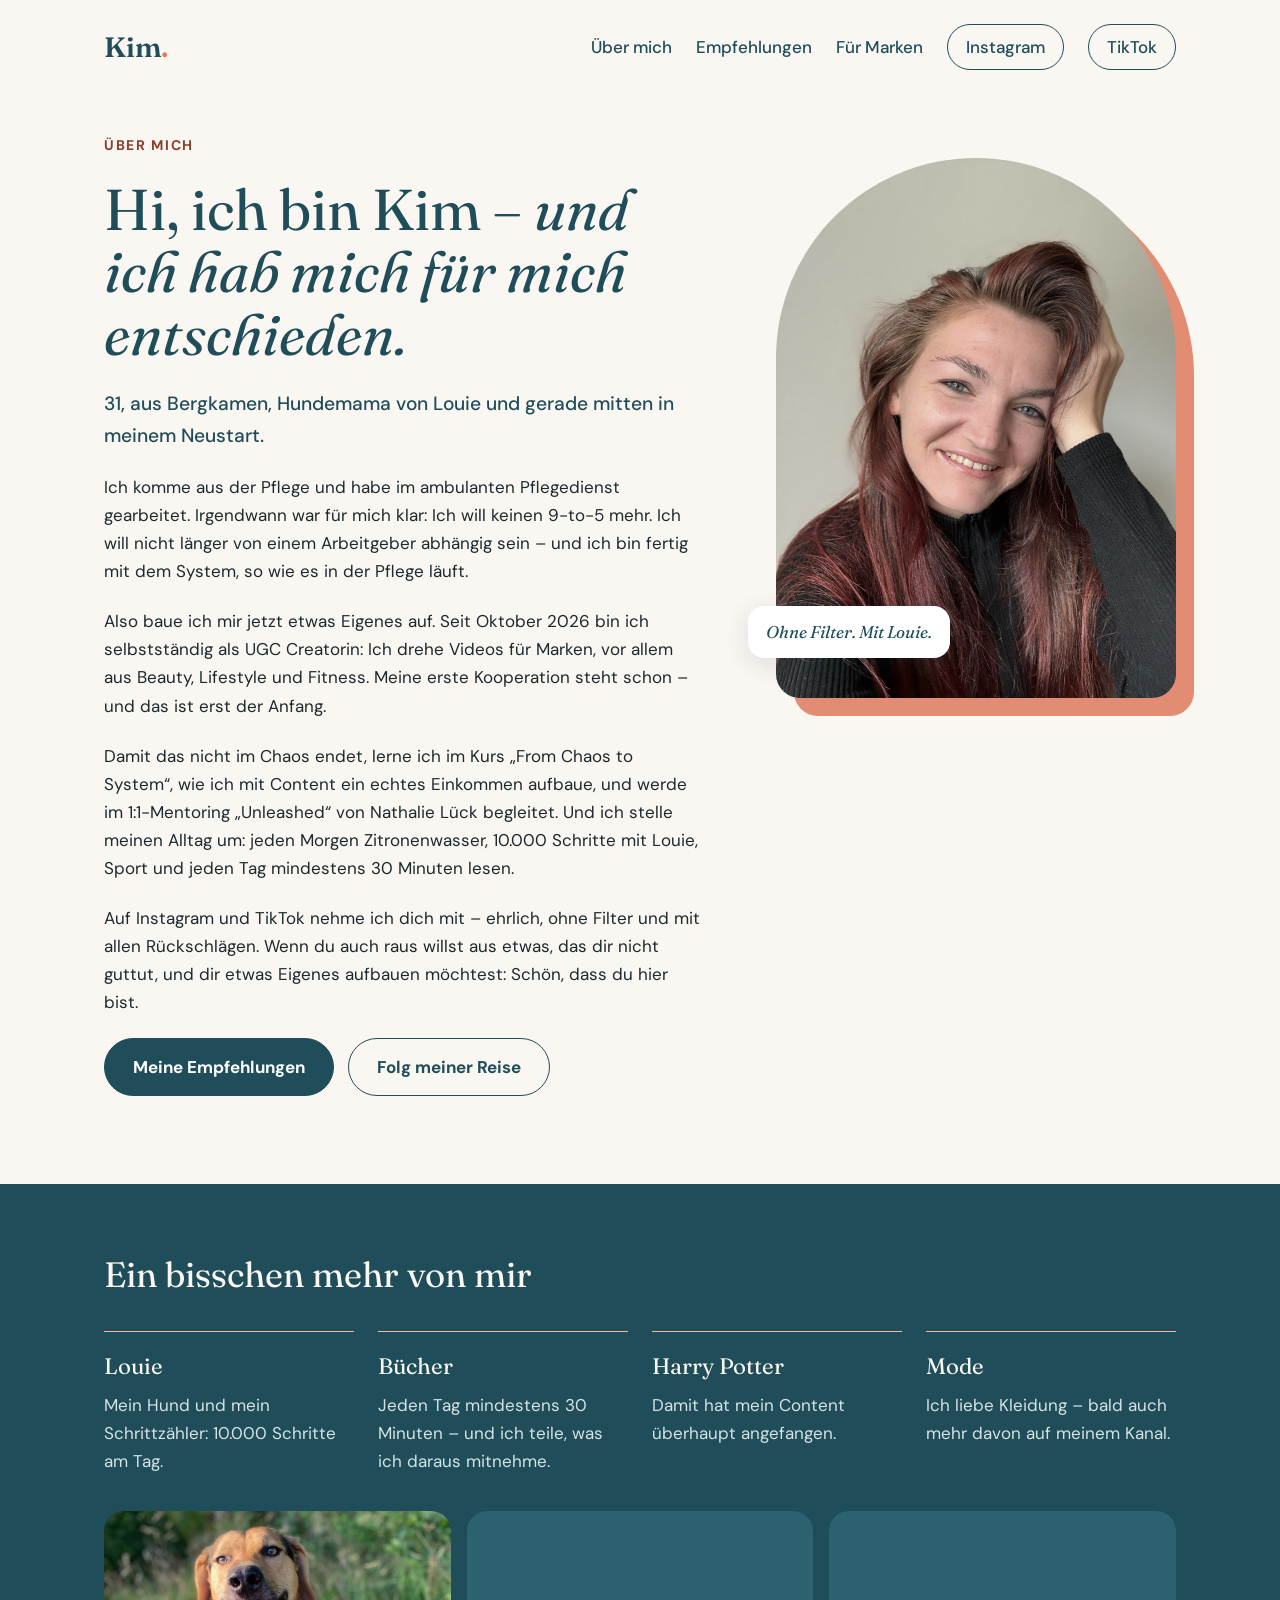
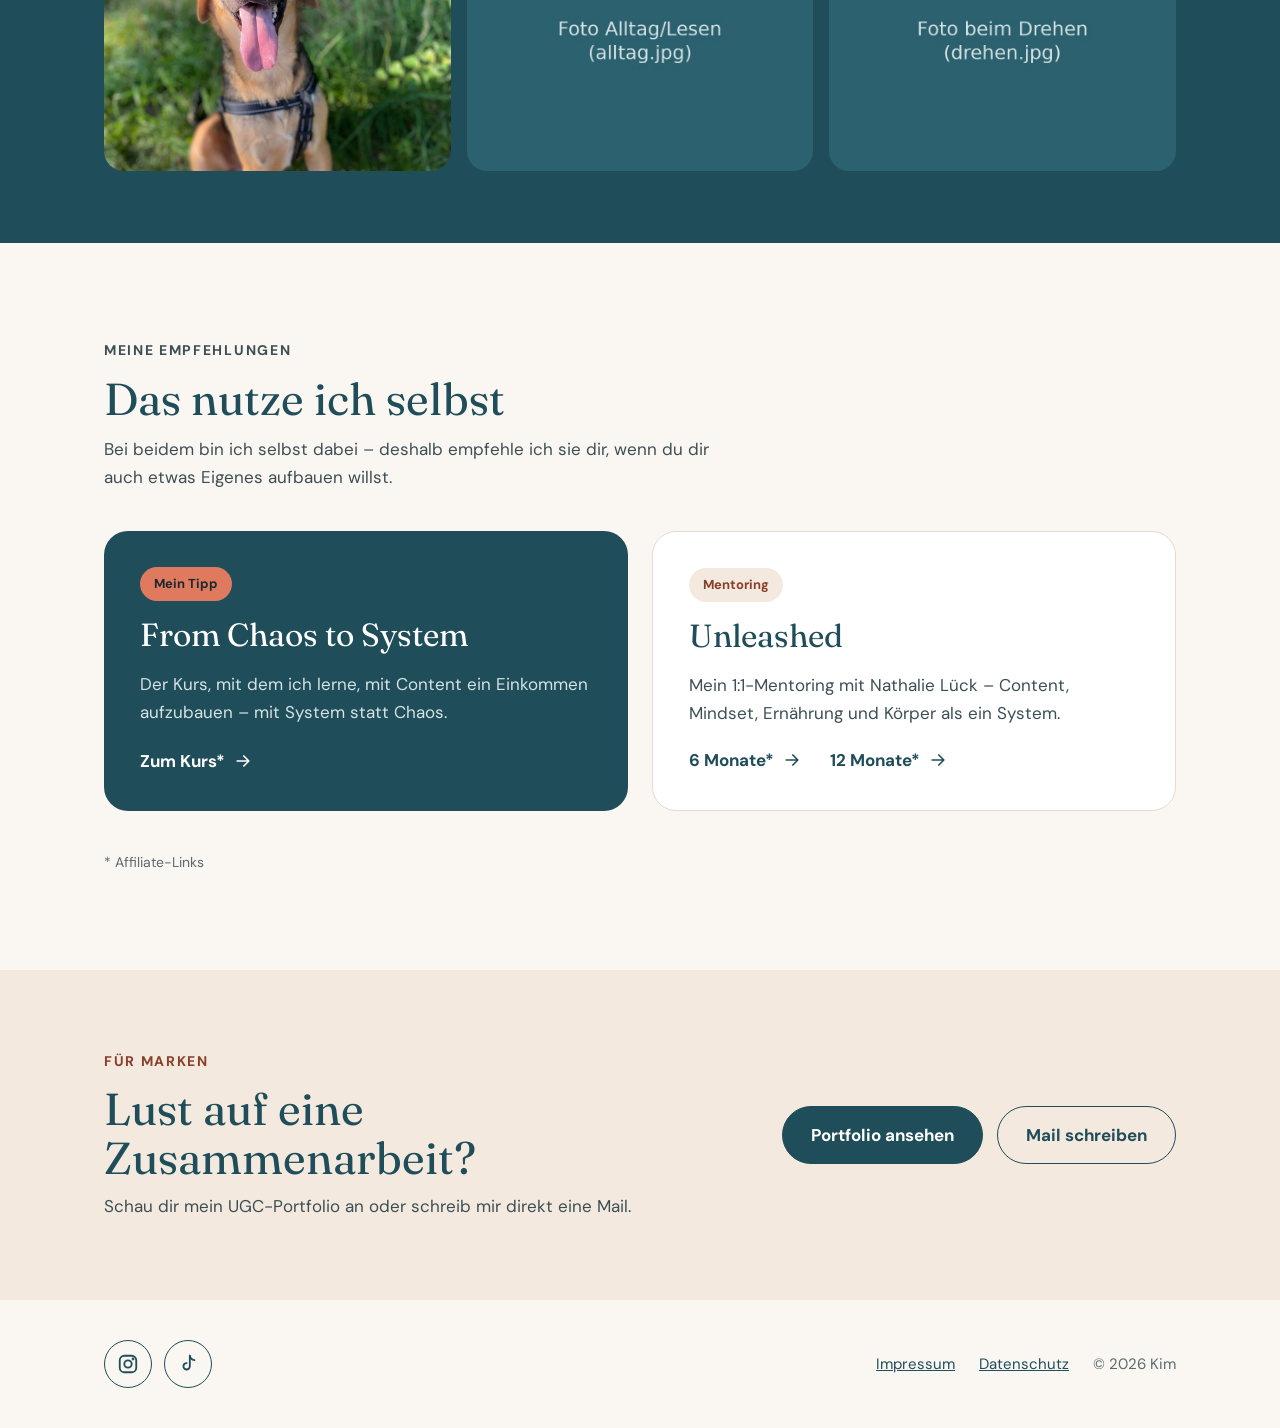
==== commit 323026bb: "Portfolio-Link eingetragen Co-Authored-By: Claude Sonnet 5.5 <noreply@anthropic.com> Claude-Session:" ====
--- a/index.html
+++ b/index.html
@@ -97,9 +97,8 @@
           <p>Schau dir mein UGC-Portfolio an oder schreib mir direkt eine Mail.</p>
         </div>
         <div class="btns">
-          <!-- ERSETZEN: Portfolio-Link und E-Mail-Adresse -->
-          <a class="btn btn-voll" href="ERSETZEN-PORTFOLIO-LINK" target="_blank" rel="noopener">Portfolio ansehen</a>
-          <a class="btn btn-rand" href="mailto:kim@opitz-home.de">Mail schreiben</a>
+          <a class="btn btn-voll" href="https://kim-authentic-creations.lovable.app/" target="_blank" rel="noopener">Portfolio ansehen</a>
+          <a class="btn btn-rand" href="mailto:info@kimopitz.net">Mail schreiben</a>
         </div>
       </div>
     </section>
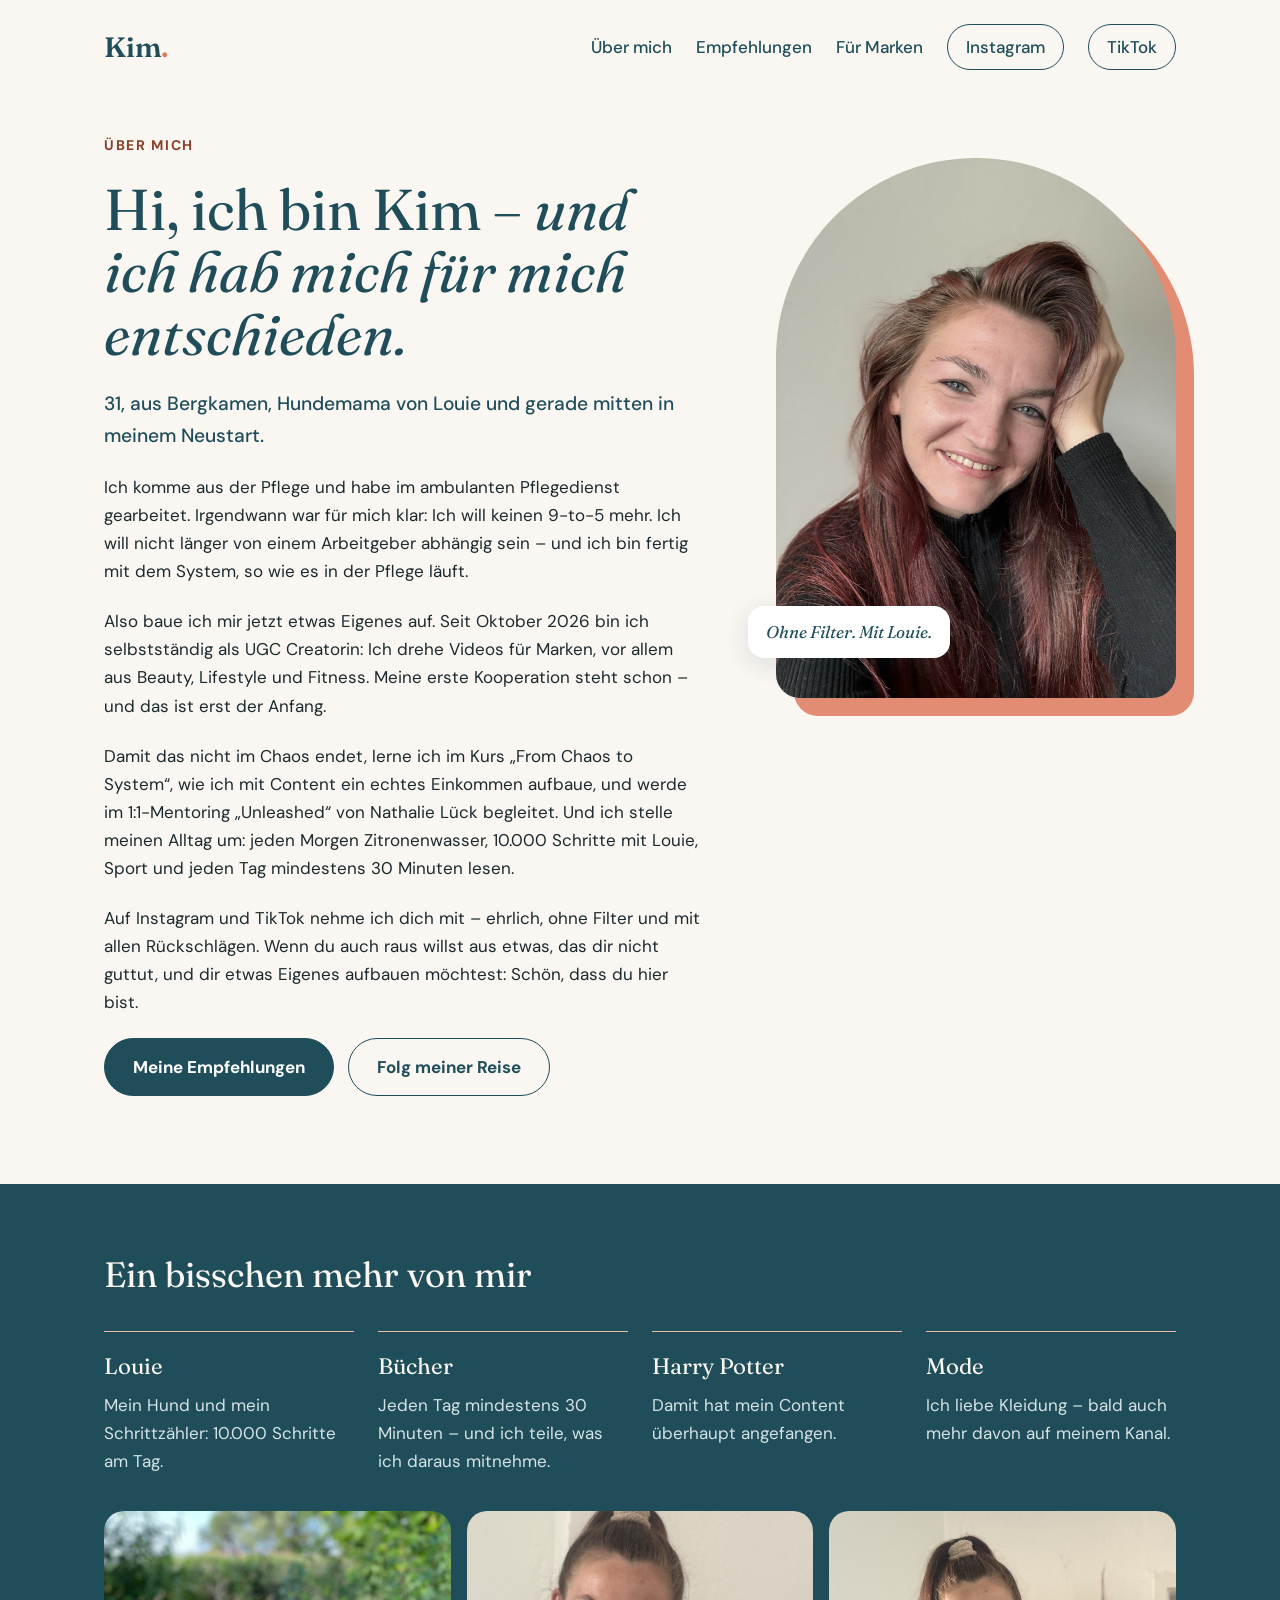
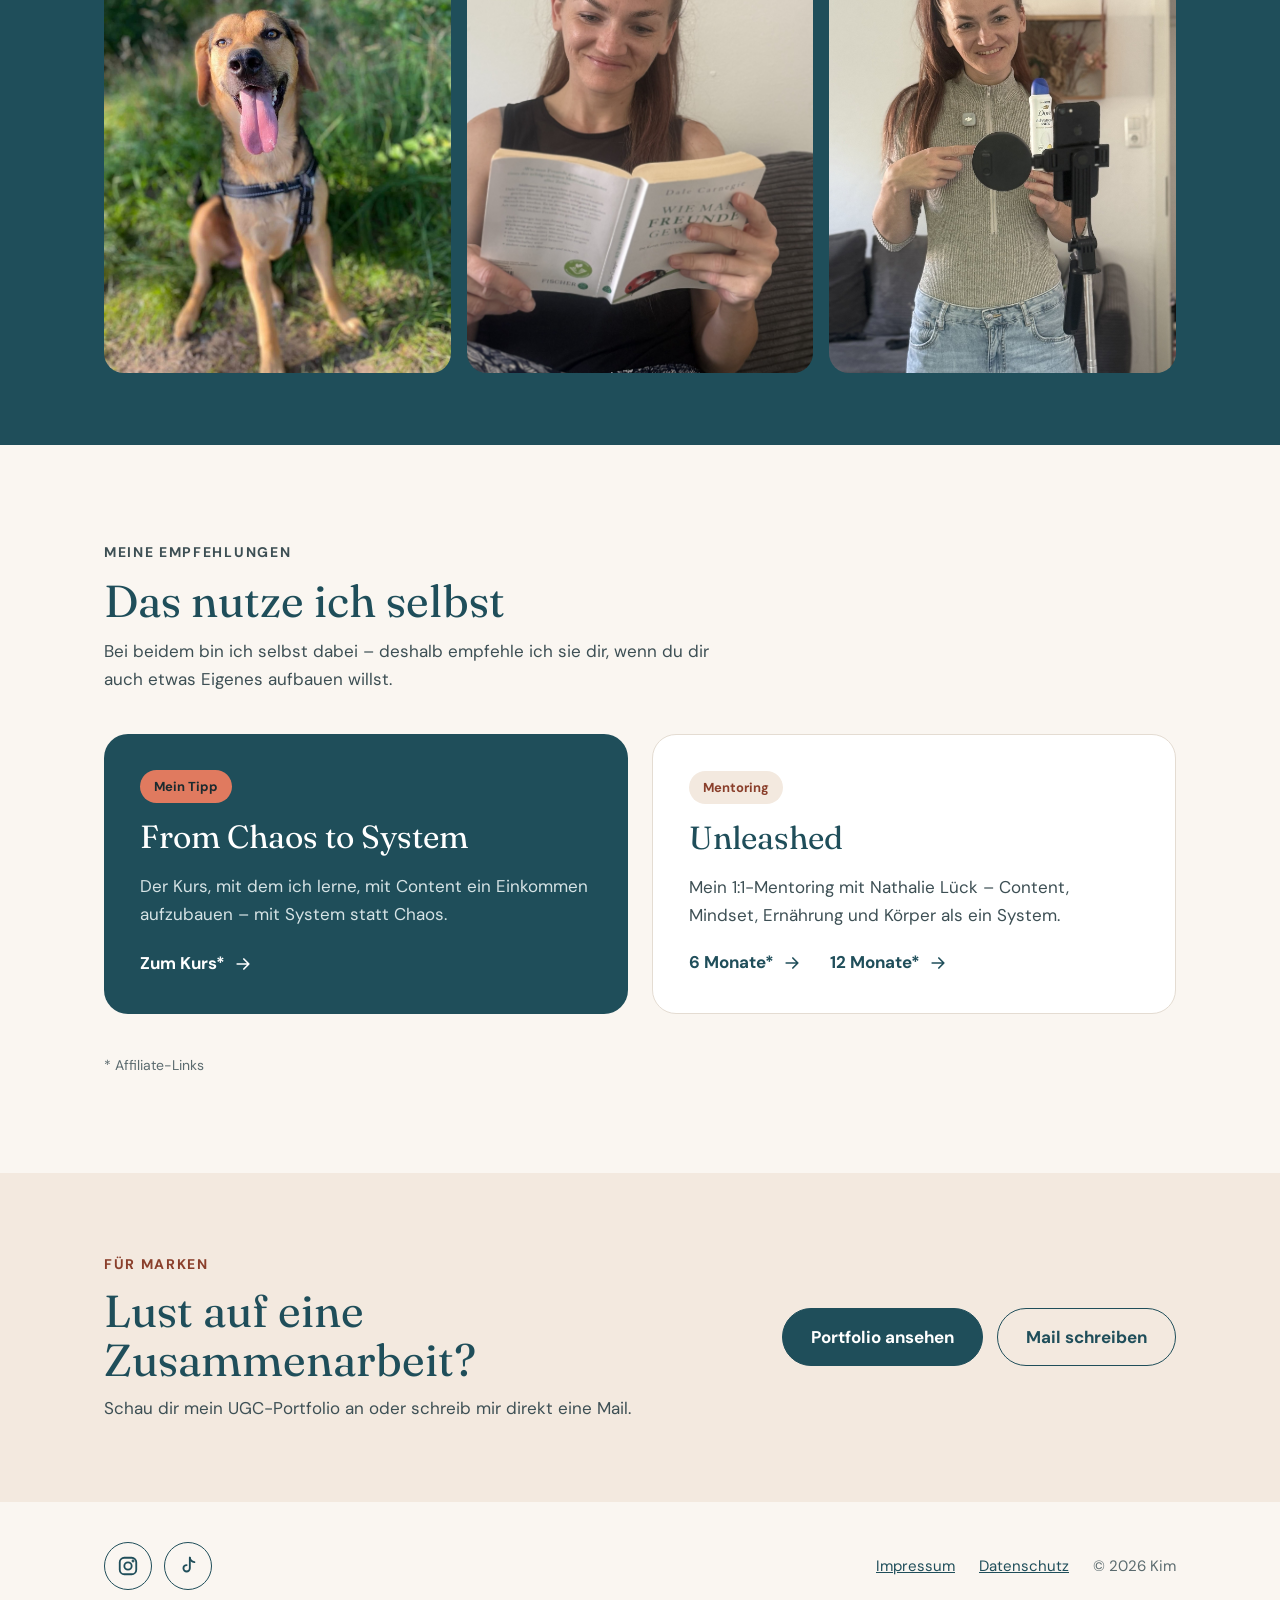
==== commit b0378d4e: "Galerie-Fotos in voller Auflösung, schärfer Co-Authored-By: Claude Sonnet 5.5 <noreply@anthropic.com" ====
--- a/index.html
+++ b/index.html
@@ -54,9 +54,9 @@
           <div class="fakt"><h3>Mode</h3><p>Ich liebe Kleidung – bald auch mehr davon auf meinem Kanal.</p></div>
         </div>
         <div class="fotos">
-          <img src="images/louie.jpg" alt="Kim mit ihrem Hund Louie" width="800" height="800" loading="lazy">
-          <img src="images/alltag.jpg" alt="Kim im Alltag" width="800" height="800" loading="lazy">
-          <img src="images/drehen.jpg" alt="Kim beim Drehen eines Videos" width="800" height="800" loading="lazy">
+          <img src="images/louie.jpg" alt="Kim mit ihrem Hund Louie" width="900" height="1200" loading="lazy">
+          <img src="images/alltag.jpg" alt="Kim im Alltag" width="900" height="1200" loading="lazy">
+          <img src="images/drehen.jpg" alt="Kim beim Drehen eines Videos" width="900" height="1200" loading="lazy">
         </div>
       </div>
     </section>
--- a/style.css
+++ b/style.css
@@ -115,7 +115,7 @@
 .fakt h3 { font-family: var(--serif); font-weight: 400; font-size: 1.4rem; margin: 0 0 6px; }
 .fakt p { color: #D6E3E5; }
 .fotos { display: grid; grid-template-columns: repeat(auto-fit, minmax(220px, 1fr)); gap: 16px; }
-.fotos img { width: 100%; height: 260px; object-fit: cover; border-radius: 20px; background: var(--petrol-hell); }
+.fotos img { width: 100%; height: auto; aspect-ratio: 3 / 4; object-fit: cover; border-radius: 20px; background: var(--petrol-hell); }
 
 /* ===== Empfehlungen ===== */
 .empf { padding-top: 96px; padding-bottom: 96px; display: flex; flex-direction: column; gap: 40px; }
@@ -169,7 +169,7 @@
   body { font-size: 16px; }
   .hero { flex-direction: column-reverse; gap: 40px; padding-top: 8px; padding-bottom: 64px; }
   .hero-bild { flex: none; width: 82%; max-width: 340px; margin: 0 auto; }
-  .hero-bild img { height: 400px; }
+  .hero-bild img { height: auto; aspect-ratio: 3 / 4; }
   .badge { left: -12px; bottom: 24px; }
   .menu { gap: 16px; font-size: 15px; }
   .menu .pill { display: none; }
